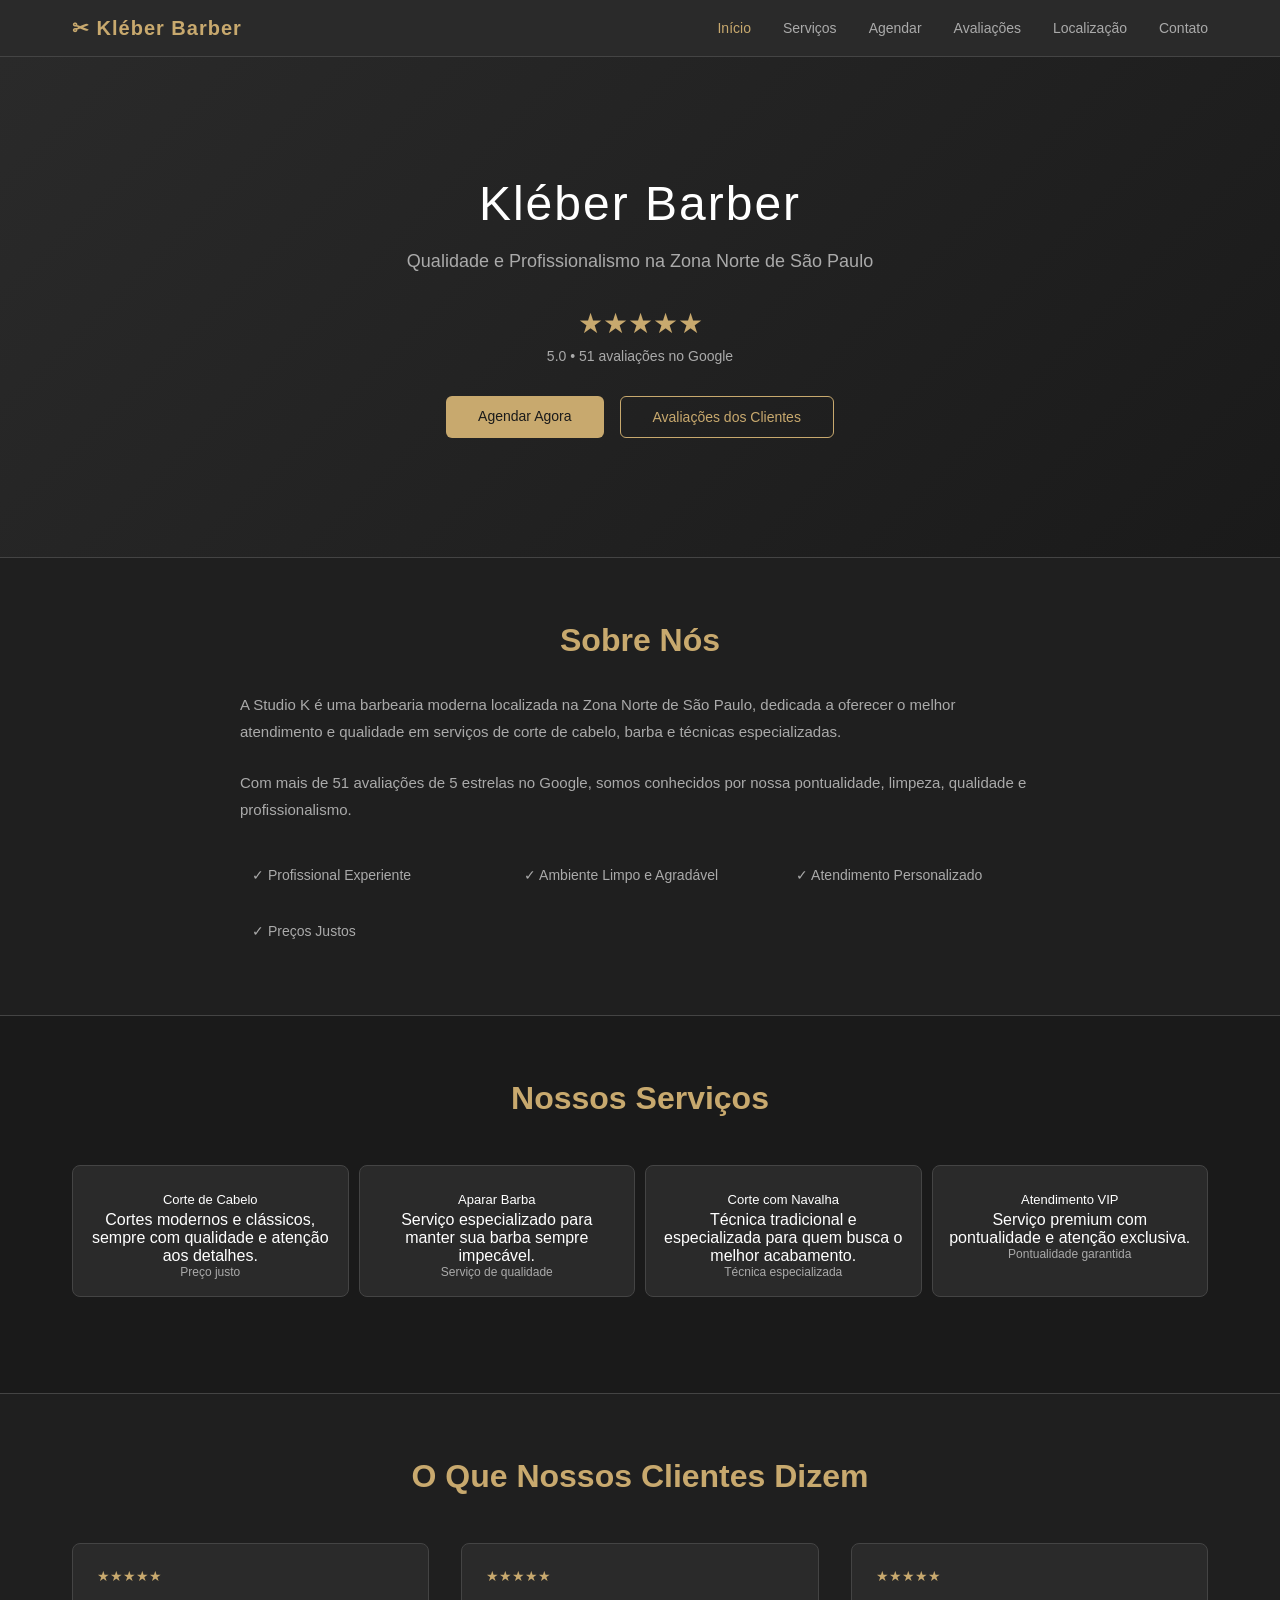
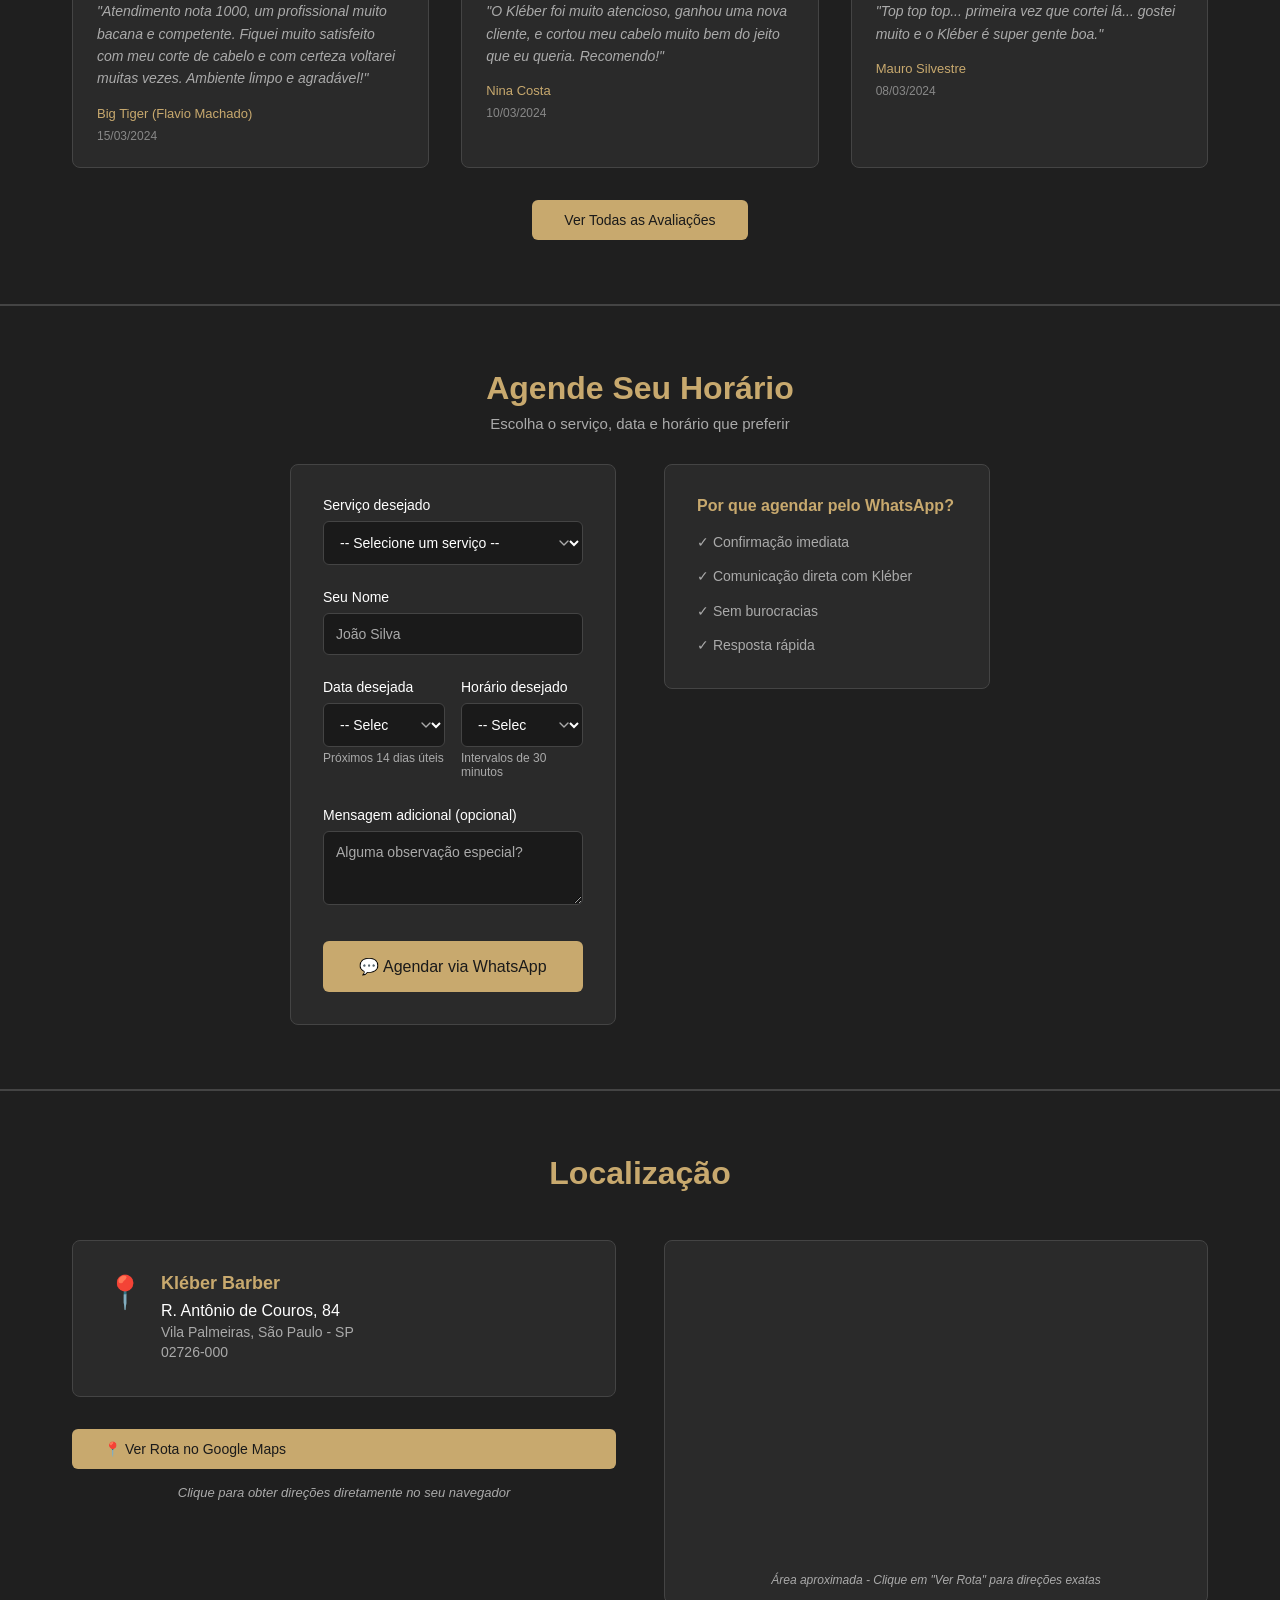
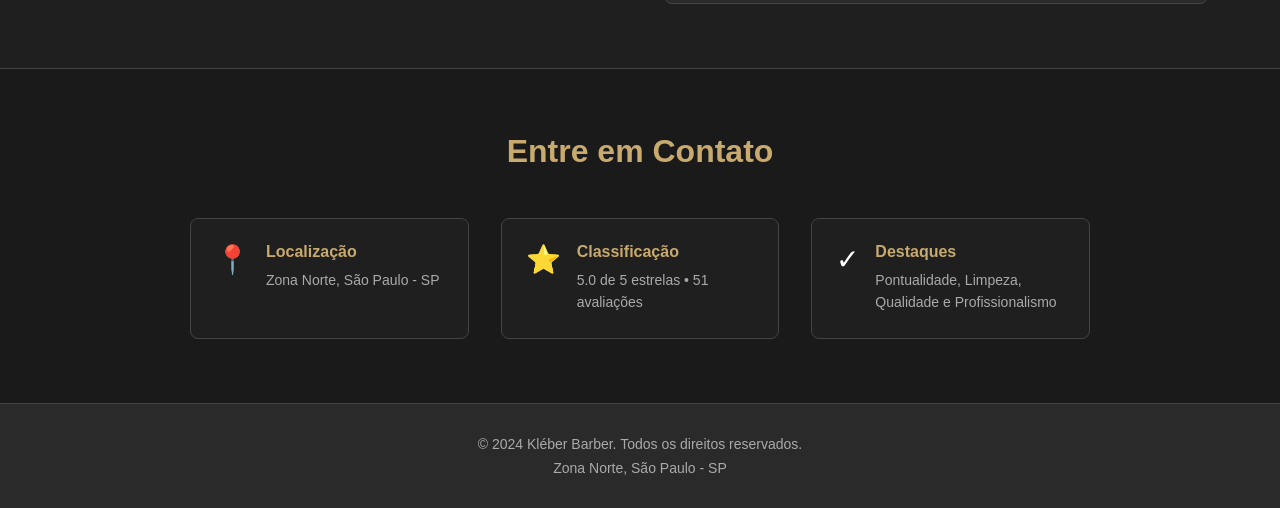
==== index.html @ 7449ff70 "Initial commit: Kléber Barber website" ====
<!DOCTYPE html>
<html lang="pt-BR">
<head>
    <meta charset="UTF-8">
    <meta name="viewport" content="width=device-width, initial-scale=1.0">
    <title>Kléber Barber - Barbearia em São Paulo</title>
    <link rel="stylesheet" href="styles.css">
</head>
<body>
    <!-- Header/Navigation -->
    <header class="header">
        <nav class="navbar">
            <div class="nav-container">
                <a href="index.html" class="logo">✂ Kléber Barber</a>
                <ul class="nav-menu">
                    <li><a href="index.html" class="nav-link active">Início</a></li>
                    <li><a href="#services" class="nav-link">Serviços</a></li>
                    <li><a href="#booking" class="nav-link">Agendar</a></li>
                    <li><a href="barbearia_site.html" class="nav-link">Avaliações</a></li>
                    <li><a href="#location" class="nav-link">Localização</a></li>
                    <li><a href="#contact" class="nav-link">Contato</a></li>
                </ul>
            </div>
        </nav>
    </header>

    <!-- Hero Section -->
    <main>
        <section class="hero-section">
            <div class="hero-content">
                <h1>Kléber Barber</h1>
                <p class="hero-subtitle">Qualidade e Profissionalismo na Zona Norte de São Paulo</p>
                <div class="hero-rating-display">
                    <span class="stars-large">★★★★★</span>
                    <span class="rating-text"><span id="rating-value">5,0</span> • <span id="total-reviews">51</span> avaliações no Google</span>
                </div>
                <div class="hero-buttons">
                    <a href="#booking" class="btn btn-primary">Agendar Agora</a>
                    <a href="barbearia_site.html" class="btn btn-secondary">Avaliações dos Clientes</a>
                </div>
            </div>
        </section>

        <!-- About Section -->
        <section class="about-section">
            <div class="container">
                <h2>Sobre Nós</h2>
                <div class="about-content">
                    <div class="about-text">
                        <p>A Studio K é uma barbearia moderna localizada na Zona Norte de São Paulo, dedicada a oferecer o melhor atendimento e qualidade em serviços de corte de cabelo, barba e técnicas especializadas.</p>
                        <p>Com mais de 51 avaliações de 5 estrelas no Google, somos conhecidos por nossa pontualidade, limpeza, qualidade e profissionalismo.</p>
                        <ul class="highlights">
                            <li>✓ Profissional Experiente</li>
                            <li>✓ Ambiente Limpo e Agradável</li>
                            <li>✓ Atendimento Personalizado</li>
                            <li>✓ Preços Justos</li>
                        </ul>
                    </div>
                </div>
            </div>
        </section>

        <!-- Services Section -->
        <section class="services-section" id="services">
            <div class="container">
                <h2>Nossos Serviços</h2>
                <div class="services-row">
                    <div class="service-card">
                        <div class="service-icon"></div>
                        <div class="service-name">Corte de Cabelo</div>
                        <p class="service-description">Cortes modernos e clássicos, sempre com qualidade e atenção aos detalhes.</p>
                        <div class="service-price">Preço justo</div>
                    </div>
                    <div class="service-card">
                        <div class="service-icon"></div>
                        <div class="service-name">Aparar Barba</div>
                        <p class="service-description">Serviço especializado para manter sua barba sempre impecável.</p>
                        <div class="service-price">Serviço de qualidade</div>
                    </div>
                    <div class="service-card">
                        <div class="service-icon"></div>
                        <div class="service-name">Corte com Navalha</div>
                        <p class="service-description">Técnica tradicional e especializada para quem busca o melhor acabamento.</p>
                        <div class="service-price">Técnica especializada</div>
                    </div>
                    <div class="service-card">
                        <div class="service-icon"></div>
                        <div class="service-name">Atendimento VIP</div>
                        <p class="service-description">Serviço premium com pontualidade e atenção exclusiva.</p>
                        <div class="service-price">Pontualidade garantida</div>
                    </div>
                </div>
            </div>
        </section>

        <!-- Testimonials Section -->
        <section class="testimonials-section">
            <div class="container">
                <h2>O Que Nossos Clientes Dizem</h2>
                <div class="testimonials-preview" id="testimonials-container"></div>
                <div class="view-all-reviews">
                    <a href="barbearia_site.html" class="btn btn-primary">Ver Todas as Avaliações</a>
                </div>
            </div>
        </section>

        <!-- Booking Section -->
        <section class="booking-section" id="booking">
            <div class="container">
                <h2>Agende Seu Horário</h2>
                <p class="booking-subtitle">Escolha o serviço, data e horário que preferir</p>
                
                <div class="booking-form-container">
                    <form id="booking-form" class="booking-form">
                        <div class="form-group">
                            <label for="service">Serviço desejado</label>
                            <select id="service" name="service" required>
                                <option value="">-- Selecione um serviço --</option>
                                <option value="Corte de Cabelo"> Corte de Cabelo</option>
                                <option value="Aparar Barba"> Aparar Barba</option>
                                <option value="Corte com Navalha"> Corte com Navalha</option>

                            </select>
                        </div>

                        <div class="form-group">
                            <label for="name">Seu Nome</label>
                            <input type="text" id="name" name="name" required placeholder="João Silva">
                        </div>

                        <div class="form-row">
                            <div class="form-group">
                                <label for="date">Data desejada</label>
                                <select id="date" name="date" required>
                                    <option value="">-- Selecione uma data --</option>
                                </select>
                                <small class="form-help">Próximos 14 dias úteis</small>
                                <small class="form-error" id="date-error"></small>
                            </div>
                            <div class="form-group">
                                <label for="time">Horário desejado</label>
                                <select id="time" name="time" required>
                                    <option value="">-- Selecione um horário --</option>
                                </select>
                                <small class="form-help">Intervalos de 30 minutos</small>
                                <small class="form-error" id="time-error"></small>
                            </div>
                        </div>

                        <div class="form-group">
                            <label for="message">Mensagem adicional (opcional)</label>
                            <textarea id="message" name="message" placeholder="Alguma observação especial?" rows="3"></textarea>
                        </div>

                        <button type="submit" class="btn btn-primary btn-large">
                            💬 Agendar via WhatsApp
                        </button>
                    </form>

                    <div class="booking-info">
                        <h3>Por que agendar pelo WhatsApp?</h3>
                        <ul>
                            <li>✓ Confirmação imediata</li>
                            <li>✓ Comunicação direta com Kléber</li>
                            <li>✓ Sem burocracias</li>
                            <li>✓ Resposta rápida</li>
                        </ul>
                    </div>
                </div>
            </div>
        </section>

        <!-- Location Section -->
        <section class="location-section" id="location">
            <div class="container">
                <h2>Localização</h2>
                <div class="location-content">
                    <div class="location-info">
                        <div class="address-card">
                            <span class="location-icon">📍</span>
                            <div>
                                <h3>Kléber Barber</h3>
                                <p class="address">R. Antônio de Couros, 84</p>
                                <p class="neighborhood">Vila Palmeiras, São Paulo - SP</p>
                                <p class="cep">02726-000</p>
                            </div>
                        </div>
                        <div class="location-actions">
                            <a href="https://www.google.com/maps/dir/?api=1&destination=R.+Antônio+de+Couros,+84+-+Vila+Palmeiras,+São+Paulo+-+SP,+02726-000" target="_blank" class="btn btn-primary">
                                📍 Ver Rota no Google Maps
                            </a>
                            <p class="location-note">Clique para obter direções diretamente no seu navegador</p>
                        </div>
                    </div>
                    <div class="map-container">
                        <iframe
                            src="https://www.google.com/maps/embed?pb=!1m14!1m8!1m3!1d14628.5!2d-46.7!3d-23.5!3m2!1i1024!2i768!4f13.1!3m3!1m2!1s0x0%3A0x0!2zMjPCsDMwJzAwLjAiUyA0NsKwNDInMDAuMCJX!5e0!3m2!1spt-BR!2sbr!4v1234567890!5m2!1spt-BR!2sbr"
                            width="100%"
                            height="300"
                            style="border:0; border-radius: 8px;"
                            allowfullscreen=""
                            loading="lazy"
                            referrerpolicy="no-referrer-when-downgrade">
                        </iframe>
                        <p class="map-caption">Área aproximada - Clique em "Ver Rota" para direções exatas</p>
                    </div>
                </div>
            </div>
        </section>

        <!-- Contact Section -->
        <section class="contact-section" id="contact">
            <div class="container">
                <h2>Entre em Contato</h2>
                <div class="contact-content">
                    <div class="contact-info">
                        <div class="info-item">
                            <span class="info-icon">📍</span>
                            <div>
                                <h3>Localização</h3>
                                <p>Zona Norte, São Paulo - SP</p>
                            </div>
                        </div>
                        <div class="info-item">
                            <span class="info-icon">⭐</span>
                            <div>
                                <h3>Classificação</h3>
                                <p><span id="contact-rating">5,0</span> de 5 estrelas • <span id="contact-reviews">51</span> avaliações</p>
                            </div>
                        </div>
                        <div class="info-item">
                            <span class="info-icon">✓</span>
                            <div>
                                <h3>Destaques</h3>
                                <p>Pontualidade, Limpeza, Qualidade e Profissionalismo</p>
                            </div>
                        </div>
                    </div>
                </div>
            </div>
        </section>
    </main>

    <!-- Footer -->
    <footer class="footer">
        <div class="container">
            <p>&copy; 2024 Kléber Barber. Todos os direitos reservados.</p>
            <p>Zona Norte, São Paulo - SP</p>
        </div>
    </footer>

    <script>
        // Carregar dados de avaliações e atualizar em tempo real
        async function loadReviewsData() {
            try {
                const response = await fetch('reviews-data.json');
                const data = await response.json();
                
                // Atualizar exibições de classificação
                updateRatingDisplays(data.rating, data.totalReviews);
                
                // Atualizar depoimentos
                updateTestimonials(data.reviews);
                
                console.log('✓ Dados atualizados:', new Date().toLocaleTimeString('pt-BR'));
            } catch (error) {
                console.error('Erro ao carregar dados:', error);
            }
        }
        
        function updateRatingDisplays(rating, totalReviews) {
            document.getElementById('rating-value').textContent = rating.toFixed(1);
            document.getElementById('total-reviews').textContent = totalReviews;
            document.getElementById('contact-rating').textContent = rating.toFixed(1);
            document.getElementById('contact-reviews').textContent = totalReviews;
        }
        
        function updateTestimonials(reviews) {
            const container = document.getElementById('testimonials-container');
            container.innerHTML = reviews.slice(0, 3).map(review => `
                <div class="testimonial-card">
                    <div class="stars">${'★'.repeat(review.rating)}</div>
                    <p class="testimonial-text">"${review.text}"</p>
                    <p class="testimonial-author">${review.author}</p>
                    <p class="testimonial-date" style="font-size: 12px; color: #888; margin-top: 8px;">${new Date(review.date).toLocaleDateString('pt-BR')}</p>
                </div>
            `).join('');
        }
        
        // Formulário de agendamento via WhatsApp
        document.addEventListener('DOMContentLoaded', function() {
            loadReviewsData();
            
            // Atualizar a cada 5 minutos
            setInterval(loadReviewsData, 300000);

            // Configurar opções de data e horário
            const dateSelect = document.getElementById('date');
            const timeSelect = document.getElementById('time');
            const dateError = document.getElementById('date-error');
            const timeError = document.getElementById('time-error');

            // Gerar opções de data (próximos 14 dias úteis)
            if (dateSelect) {
                generateDateOptions(dateSelect);
            }

            // Gerar opções de horário (9:00 às 18:00, intervalos de 30 min)
            if (timeSelect) {
                generateTimeOptions(timeSelect);
            }

            function generateDateOptions(selectElement) {
                const today = new Date();
                let currentDate = new Date(today);
                let optionsCount = 0;

                // Gerar opções para os próximos 14 dias úteis
                while (optionsCount < 14) {
                    currentDate.setDate(currentDate.getDate() + 1);
                    const dayOfWeek = currentDate.getDay();

                    // Apenas segunda (1) a sexta (5)
                    if (dayOfWeek >= 1 && dayOfWeek <= 5) {
                        const dateValue = currentDate.toISOString().split('T')[0];
                        const dateDisplay = currentDate.toLocaleDateString('pt-BR', {
                            weekday: 'long',
                            day: '2-digit',
                            month: '2-digit'
                        });

                        const option = document.createElement('option');
                        option.value = dateValue;
                        option.textContent = dateDisplay;
                        selectElement.appendChild(option);

                        optionsCount++;
                    }
                }
            }

            function generateTimeOptions(selectElement) {
                const startHour = 9; // 9:00
                const endHour = 18;   // 18:00
                const interval = 30; // 30 minutos

                for (let hour = startHour; hour < endHour; hour++) {
                    for (let minute = 0; minute < 60; minute += interval) {
                        const timeValue = `${hour.toString().padStart(2, '0')}:${minute.toString().padStart(2, '0')}`;
                        const timeDisplay = `${hour.toString().padStart(2, '0')}:${minute.toString().padStart(2, '0')}`;

                        const option = document.createElement('option');
                        option.value = timeValue;
                        option.textContent = timeDisplay;
                        selectElement.appendChild(option);
                    }
                }
            }

            // Manipulador de envio do formulário
            const bookingForm = document.getElementById('booking-form');
            if (bookingForm) {
                bookingForm.addEventListener('submit', function(e) {
                    e.preventDefault();
                    
                    const service = document.getElementById('service').value;
                    const name = document.getElementById('name').value;
                    const date = document.getElementById('date').value;
                    const time = document.getElementById('time').value;
                    const message = document.getElementById('message').value;
                    
                    // Validar campos
                    if (!service || !name || !date || !time) {
                        alert('Por favor, preenchha todos os campos obrigatórios.');
                        return;
                    }
                    
                    // Formatar data
                    const dateObj = new Date(date);
                    const formattedDate = dateObj.toLocaleDateString('pt-BR');
                    
                    // Número do WhatsApp do Kléber
                    const whatsappPhone = '5511998344487';
                    
                    // Criar mensagem
                    let whatsappMessage = `Olá, gostaria de agendar um horário\n\n`;
                    whatsappMessage += `Serviço: ${service}\n`;
                    whatsappMessage += `Nome: ${name}\n`;
                    whatsappMessage += `Data: ${formattedDate}\n`;
                    whatsappMessage += `Horário: ${time}`;
                    
                    if (message.trim()) {
                        whatsappMessage += `\nObservações: ${message}`;
                    }
                    
                    // Codificar a mensagem
                    const encodedMessage = encodeURIComponent(whatsappMessage);
                    
                    // Criar link do WhatsApp
                    const whatsappLink = `https://wa.me/${whatsappPhone}?text=${encodedMessage}`;
                    
                    // Redirecionar para WhatsApp
                    window.open(whatsappLink, '_blank');
                    
                    // Limpar formulário
                    bookingForm.reset();
                });
            }
        });
    </script>
</body>
</html>
---- styles.css ----
* { box-sizing: border-box; margin: 0; padding: 0; }

:root {
  --color-primary: #c8a96e;
  --color-dark: #1a1a1a;
  --color-light: #f5f5f5;
  --color-text-primary: #fff;
  --color-text-secondary: #aaa;
  --color-background-primary: #2a2a2a;
  --color-background-secondary: #1f1f1f;
  --color-border-tertiary: #444;
  --font-sans: -apple-system, BlinkMacSystemFont, "Segoe UI", Roboto, "Helvetica Neue", Arial, sans-serif;
  --border-radius-lg: 8px;
}

body { font-family: var(--font-sans); background: var(--color-dark); color: var(--color-text-primary); }
.hero { background: #1a1a1a; color: #fff; text-align: center; padding: 4rem 2rem 3rem; border-radius: var(--border-radius-lg); margin-bottom: 2rem; position: relative; overflow: hidden; }
.hero::before { content: '✂'; font-size: 80px; position: absolute; top: 10px; left: 20px; opacity: 0.07; }
.hero::after { content: '✂'; font-size: 60px; position: absolute; bottom: 10px; right: 30px; opacity: 0.07; transform: scaleX(-1); }
.hero-badge { display: inline-block; background: #c8a96e; color: #3a2800; font-size: 11px; font-weight: 500; padding: 4px 14px; border-radius: 20px; margin-bottom: 1rem; letter-spacing: 1px; text-transform: uppercase; }
.hero h1 { font-size: 36px; font-weight: 500; letter-spacing: 2px; margin-bottom: 0.5rem; }
.hero-sub { color: #aaa; font-size: 15px; margin-bottom: 1.5rem; }
.hero-stars { color: #c8a96e; font-size: 20px; margin-bottom: 0.25rem; }
.hero-rating { color: #ccc; font-size: 13px; }
.hero-rating strong { color: #fff; font-size: 18px; }

.section-title { font-size: 13px; font-weight: 500; color: var(--color-text-secondary); text-transform: uppercase; letter-spacing: 1.5px; margin: 0 0 1.25rem; padding-bottom: 0.5rem; border-bottom: 0.5px solid var(--color-border-tertiary); }

.reviews-grid { display: grid; grid-template-columns: repeat(auto-fit, minmax(260px, 1fr)); gap: 12px; margin-bottom: 2rem; }
.review-card { background: var(--color-background-primary); border: 0.5px solid var(--color-border-tertiary); border-radius: var(--border-radius-lg); padding: 1rem 1.25rem; }
.review-header { display: flex; align-items: center; gap: 10px; margin-bottom: 10px; }
.avatar { width: 38px; height: 38px; border-radius: 50%; display: flex; align-items: center; justify-content: center; font-size: 13px; font-weight: 500; flex-shrink: 0; }
.av-amber { background: #FAEEDA; color: #633806; }
.av-blue  { background: #E6F1FB; color: #0C447C; }
.av-teal  { background: #E1F5EE; color: #085041; }
.av-pink  { background: #FBEAF0; color: #72243E; }
.av-purple{ background: #EEEDFE; color: #3C3489; }
.av-green { background: #EAF3DE; color: #27500A; }
.reviewer-name { font-size: 14px; font-weight: 500; color: var(--color-text-primary); line-height: 1.2; }
.reviewer-meta { font-size: 11px; color: var(--color-text-secondary); }
.stars { color: #c8a96e; font-size: 12px; margin-bottom: 8px; }
.review-text { font-size: 13px; color: var(--color-text-secondary); line-height: 1.6; }
.service-tag { display: inline-block; background: var(--color-background-secondary); border: 0.5px solid var(--color-border-tertiary); border-radius: 20px; font-size: 11px; color: var(--color-text-secondary); padding: 2px 10px; margin-top: 8px; }

.services-row { display: grid; grid-template-columns: repeat(auto-fit, minmax(140px, 1fr)); gap: 10px; margin-bottom: 2rem; }
.service-card { background: var(--color-background-primary); border: 0.5px solid var(--color-border-tertiary); border-radius: var(--border-radius-lg); padding: 1.1rem 1rem; text-align: center; }
.service-icon { font-size: 24px; margin-bottom: 8px; }
.service-name { font-size: 13px; font-weight: 500; color: var(--color-text-primary); margin-bottom: 4px; }
.service-price { font-size: 12px; color: var(--color-text-secondary); }

.summary-bar { background: var(--color-background-primary); border: 0.5px solid var(--color-border-tertiary); border-radius: var(--border-radius-lg); padding: 1.25rem 1.5rem; display: flex; align-items: center; gap: 2rem; flex-wrap: wrap; margin-bottom: 2rem; }
.sum-score { text-align: center; }
.sum-score .num { font-size: 40px; font-weight: 500; color: var(--color-text-primary); line-height: 1; }
.sum-score .max { font-size: 14px; color: var(--color-text-secondary); }
.sum-score .gold { color: #c8a96e; font-size: 18px; margin: 4px 0; }
.sum-score .total { font-size: 12px; color: var(--color-text-secondary); }
.bars { flex: 1; min-width: 180px; }
.bar-row { display: flex; align-items: center; gap: 8px; margin-bottom: 6px; }
.bar-row span { font-size: 12px; color: var(--color-text-secondary); min-width: 8px; }
.bar-bg { flex: 1; height: 6px; background: var(--color-background-secondary); border-radius: 3px; overflow: hidden; }
.bar-fill { height: 100%; background: #c8a96e; border-radius: 3px; }

.footer-strip { text-align: center; padding: 1.5rem; background: #1a1a1a; border-radius: var(--border-radius-lg); color: #888; font-size: 13px; }
.footer-strip strong { color: #c8a96e; }

/* Header & Navigation */
.header {
  background: var(--color-background-primary);
  border-bottom: 1px solid var(--color-border-tertiary);
  position: sticky;
  top: 0;
  z-index: 100;
}

.navbar {
  padding: 1rem 0;
}

.nav-container {
  max-width: 1200px;
  margin: 0 auto;
  padding: 0 2rem;
  display: flex;
  justify-content: space-between;
  align-items: center;
}

.logo {
  font-size: 20px;
  font-weight: 600;
  color: var(--color-primary);
  text-decoration: none;
  letter-spacing: 1px;
}

.nav-menu {
  display: flex;
  list-style: none;
  gap: 2rem;
}

.nav-link {
  color: var(--color-text-secondary);
  text-decoration: none;
  font-size: 14px;
  transition: color 0.3s;
}

.nav-link:hover,
.nav-link.active {
  color: var(--color-primary);
}

/* Container */
.container {
  max-width: 1200px;
  margin: 0 auto;
  padding: 0 2rem;
}

/* Buttons */
.btn {
  display: inline-block;
  padding: 0.75rem 2rem;
  border-radius: 6px;
  text-decoration: none;
  font-weight: 500;
  font-size: 14px;
  transition: all 0.3s;
  cursor: pointer;
  border: none;
}

.btn-primary {
  background: var(--color-primary);
  color: var(--color-dark);
}

.btn-primary:hover {
  opacity: 0.9;
  transform: translateY(-2px);
}

.btn-secondary {
  background: transparent;
  color: var(--color-primary);
  border: 1.5px solid var(--color-primary);
}

.btn-secondary:hover {
  background: var(--color-primary);
  color: var(--color-dark);
}

/* Hero Section */
.hero-section {
  background: linear-gradient(135deg, var(--color-background-primary) 0%, var(--color-dark) 100%);
  padding: 6rem 2rem;
  text-align: center;
  min-height: 500px;
  display: flex;
  align-items: center;
  justify-content: center;
}

.hero-content {
  max-width: 700px;
  margin: 0 auto;
}

.hero-section h1 {
  font-size: 48px;
  margin-bottom: 1rem;
  font-weight: 500;
  letter-spacing: 2px;
}

.hero-subtitle {
  font-size: 18px;
  color: var(--color-text-secondary);
  margin-bottom: 2rem;
  line-height: 1.6;
}

.hero-rating-display {
  display: flex;
  flex-direction: column;
  align-items: center;
  gap: 0.5rem;
  margin-bottom: 2rem;
}

.stars-large {
  color: var(--color-primary);
  font-size: 28px;
}

.rating-text {
  color: var(--color-text-secondary);
  font-size: 14px;
}

.hero-buttons {
  display: flex;
  gap: 1rem;
  justify-content: center;
  flex-wrap: wrap;
}

/* About Section */
.about-section {
  padding: 4rem 2rem;
  background: var(--color-background-secondary);
  border-top: 1px solid var(--color-border-tertiary);
  border-bottom: 1px solid var(--color-border-tertiary);
}

.about-section h2 {
  font-size: 32px;
  margin-bottom: 2rem;
  text-align: center;
  color: var(--color-primary);
}

.about-content {
  max-width: 800px;
  margin: 0 auto;
}

.about-text p {
  font-size: 15px;
  color: var(--color-text-secondary);
  line-height: 1.8;
  margin-bottom: 1.5rem;
}

.highlights {
  list-style: none;
  margin-top: 2rem;
  display: grid;
  grid-template-columns: repeat(auto-fit, minmax(200px, 1fr));
  gap: 1rem;
}

.highlights li {
  padding: 0.75rem;
  color: var(--color-text-secondary);
  font-size: 14px;
}

/* Services Section */
.services-section {
  padding: 4rem 2rem;
}

.services-section h2 {
  font-size: 32px;
  margin-bottom: 3rem;
  text-align: center;
  color: var(--color-primary);
}

/* Testimonials Section */
.testimonials-section {
  padding: 4rem 2rem;
  background: var(--color-background-secondary);
  border-top: 1px solid var(--color-border-tertiary);
  border-bottom: 1px solid var(--color-border-tertiary);
}

.testimonials-section h2 {
  font-size: 32px;
  margin-bottom: 3rem;
  text-align: center;
  color: var(--color-primary);
}

.testimonials-preview {
  display: grid;
  grid-template-columns: repeat(auto-fit, minmax(280px, 1fr));
  gap: 2rem;
  margin-bottom: 2rem;
}

.testimonial-card {
  background: var(--color-background-primary);
  border: 1px solid var(--color-border-tertiary);
  border-radius: var(--border-radius-lg);
  padding: 1.5rem;
}

.testimonial-card .stars {
  color: var(--color-primary);
  font-size: 14px;
  margin-bottom: 1rem;
}

.testimonial-text {
  font-size: 14px;
  color: var(--color-text-secondary);
  line-height: 1.6;
  margin-bottom: 1rem;
  font-style: italic;
}

.testimonial-author {
  font-size: 13px;
  color: var(--color-primary);
  font-weight: 500;
}

.view-all-reviews {
  text-align: center;
}

/* Contact Section */
.contact-section {
  padding: 4rem 2rem;
}

.contact-section h2 {
  font-size: 32px;
  margin-bottom: 3rem;
  text-align: center;
  color: var(--color-primary);
}

.contact-content {
  max-width: 900px;
  margin: 0 auto;
}

.contact-info {
  display: grid;
  grid-template-columns: repeat(auto-fit, minmax(250px, 1fr));
  gap: 2rem;
}

.info-item {
  display: flex;
  gap: 1rem;
  padding: 1.5rem;
  background: var(--color-background-secondary);
  border-radius: var(--border-radius-lg);
  border: 1px solid var(--color-border-tertiary);
}

.info-icon {
  font-size: 28px;
  flex-shrink: 0;
}

.info-item h3 {
  color: var(--color-primary);
  margin-bottom: 0.5rem;
  font-size: 16px;
}

.info-item p {
  color: var(--color-text-secondary);
  font-size: 14px;
  line-height: 1.6;
}

/* Footer */
.footer {
  background: var(--color-background-primary);
  border-top: 1px solid var(--color-border-tertiary);
  padding: 2rem;
  text-align: center;
}

.footer p {
  color: var(--color-text-secondary);
  font-size: 14px;
}

.footer p:first-child {
  margin-bottom: 0.5rem;
}

/* Reviews Page Layout */
.reviews-page-container {
  max-width: 1200px;
  margin: 0 auto;
  padding: 2rem;
}

/* Booking Section */
.booking-section {
  padding: 4rem 2rem;
  background: var(--color-background-secondary);
  border-top: 1px solid var(--color-border-tertiary);
  border-bottom: 1px solid var(--color-border-tertiary);
}

.booking-section h2 {
  font-size: 32px;
  margin-bottom: 0.5rem;
  text-align: center;
  color: var(--color-primary);
}

.booking-subtitle {
  text-align: center;
  color: var(--color-text-secondary);
  margin-bottom: 2rem;
  font-size: 15px;
}

.booking-form-container {
  max-width: 700px;
  margin: 0 auto;
  display: grid;
  grid-template-columns: 1fr 1fr;
  gap: 3rem;
  align-items: start;
}

.booking-form {
  background: var(--color-background-primary);
  padding: 2rem;
  border-radius: var(--border-radius-lg);
  border: 1px solid var(--color-border-tertiary);
}

.form-group {
  margin-bottom: 1.5rem;
}

.form-group label {
  display: block;
  margin-bottom: 0.5rem;
  font-weight: 500;
  color: var(--color-text-primary);
  font-size: 14px;
}

.form-group input,
.form-group select,
.form-group textarea {
  width: 100%;
  padding: 0.75rem;
  background: var(--color-dark);
  border: 1px solid var(--color-border-tertiary);
  border-radius: 6px;
  color: var(--color-text-primary);
  font-family: var(--font-sans);
  font-size: 14px;
  transition: border-color 0.3s;
}

.form-group input:focus,
.form-group select:focus,
.form-group textarea:focus {
  outline: none;
  border-color: var(--color-primary);
  box-shadow: 0 0 0 2px rgba(200, 169, 110, 0.2);
}

.form-group input::placeholder,
.form-group textarea::placeholder {
  color: var(--color-text-secondary);
}

.form-group select {
  cursor: pointer;
  background-image: url("data:image/svg+xml;charset=UTF-8,%3csvg xmlns='http://www.w3.org/2000/svg' viewBox='0 0 24 24' fill='none' stroke='%23aaa' stroke-width='2' stroke-linecap='round' stroke-linejoin='round'%3e%3cpolyline points='6,9 12,15 18,9'%3e%3c/polyline%3e%3c/svg%3e");
  background-repeat: no-repeat;
  background-position: right 10px center;
  background-size: 16px;
  padding-right: 40px;
}

.form-row {
  display: grid;
  grid-template-columns: 1fr 1fr;
  gap: 1rem;
}

.form-group textarea {
  resize: vertical;
  font-family: var(--font-sans);
}

.btn-large {
  width: 100%;
  padding: 1rem;
  font-size: 16px;
  margin-top: 0.5rem;
}

.booking-info {
  background: var(--color-background-primary);
  padding: 2rem;
  border-radius: var(--border-radius-lg);
  border: 1px solid var(--color-border-tertiary);
}

.booking-info h3 {
  color: var(--color-primary);
  margin-bottom: 1rem;
  font-size: 16px;
}

.booking-info ul {
  list-style: none;
  display: flex;
  flex-direction: column;
  gap: 0.75rem;
}

.booking-info li {
  color: var(--color-text-secondary);
  font-size: 14px;
  line-height: 1.6;
}

@media (max-width: 768px) {
  .booking-form-container {
    grid-template-columns: 1fr;
    gap: 2rem;
  }

  .form-row {
    grid-template-columns: 1fr;
  }
}

.form-help {
  display: block;
  font-size: 12px;
  color: var(--color-text-secondary);
  margin-top: 0.25rem;
}

.form-error {
  display: block;
  font-size: 12px;
  color: #ff6b6b;
  margin-top: 0.25rem;
}

/* Location Section */
.location-section {
  padding: 4rem 2rem;
  background: var(--color-background-secondary);
  border-top: 1px solid var(--color-border-tertiary);
  border-bottom: 1px solid var(--color-border-tertiary);
}

.location-section h2 {
  font-size: 32px;
  margin-bottom: 3rem;
  text-align: center;
  color: var(--color-primary);
}

.location-content {
  display: grid;
  grid-template-columns: 1fr 1fr;
  gap: 3rem;
  align-items: start;
}

.location-info {
  display: flex;
  flex-direction: column;
  gap: 2rem;
}

.address-card {
  background: var(--color-background-primary);
  border: 1px solid var(--color-border-tertiary);
  border-radius: var(--border-radius-lg);
  padding: 2rem;
  display: flex;
  gap: 1rem;
  align-items: flex-start;
}

.location-icon {
  font-size: 32px;
  flex-shrink: 0;
}

.address-card h3 {
  color: var(--color-primary);
  margin-bottom: 0.5rem;
  font-size: 18px;
}

.address-card .address {
  font-size: 16px;
  font-weight: 500;
  color: var(--color-text-primary);
  margin-bottom: 0.25rem;
}

.address-card .neighborhood,
.address-card .cep {
  font-size: 14px;
  color: var(--color-text-secondary);
  margin-bottom: 0.25rem;
}

.location-actions {
  display: flex;
  flex-direction: column;
  gap: 1rem;
}

.location-note {
  font-size: 13px;
  color: var(--color-text-secondary);
  text-align: center;
  font-style: italic;
}

.map-container {
  background: var(--color-background-primary);
  border: 1px solid var(--color-border-tertiary);
  border-radius: var(--border-radius-lg);
  padding: 1rem;
  display: flex;
  flex-direction: column;
  gap: 1rem;
}

.map-caption {
  font-size: 12px;
  color: var(--color-text-secondary);
  text-align: center;
  font-style: italic;
}

@media (max-width: 768px) {
  .location-content {
    grid-template-columns: 1fr;
    gap: 2rem;
  }

  .address-card {
    padding: 1.5rem;
  }
}
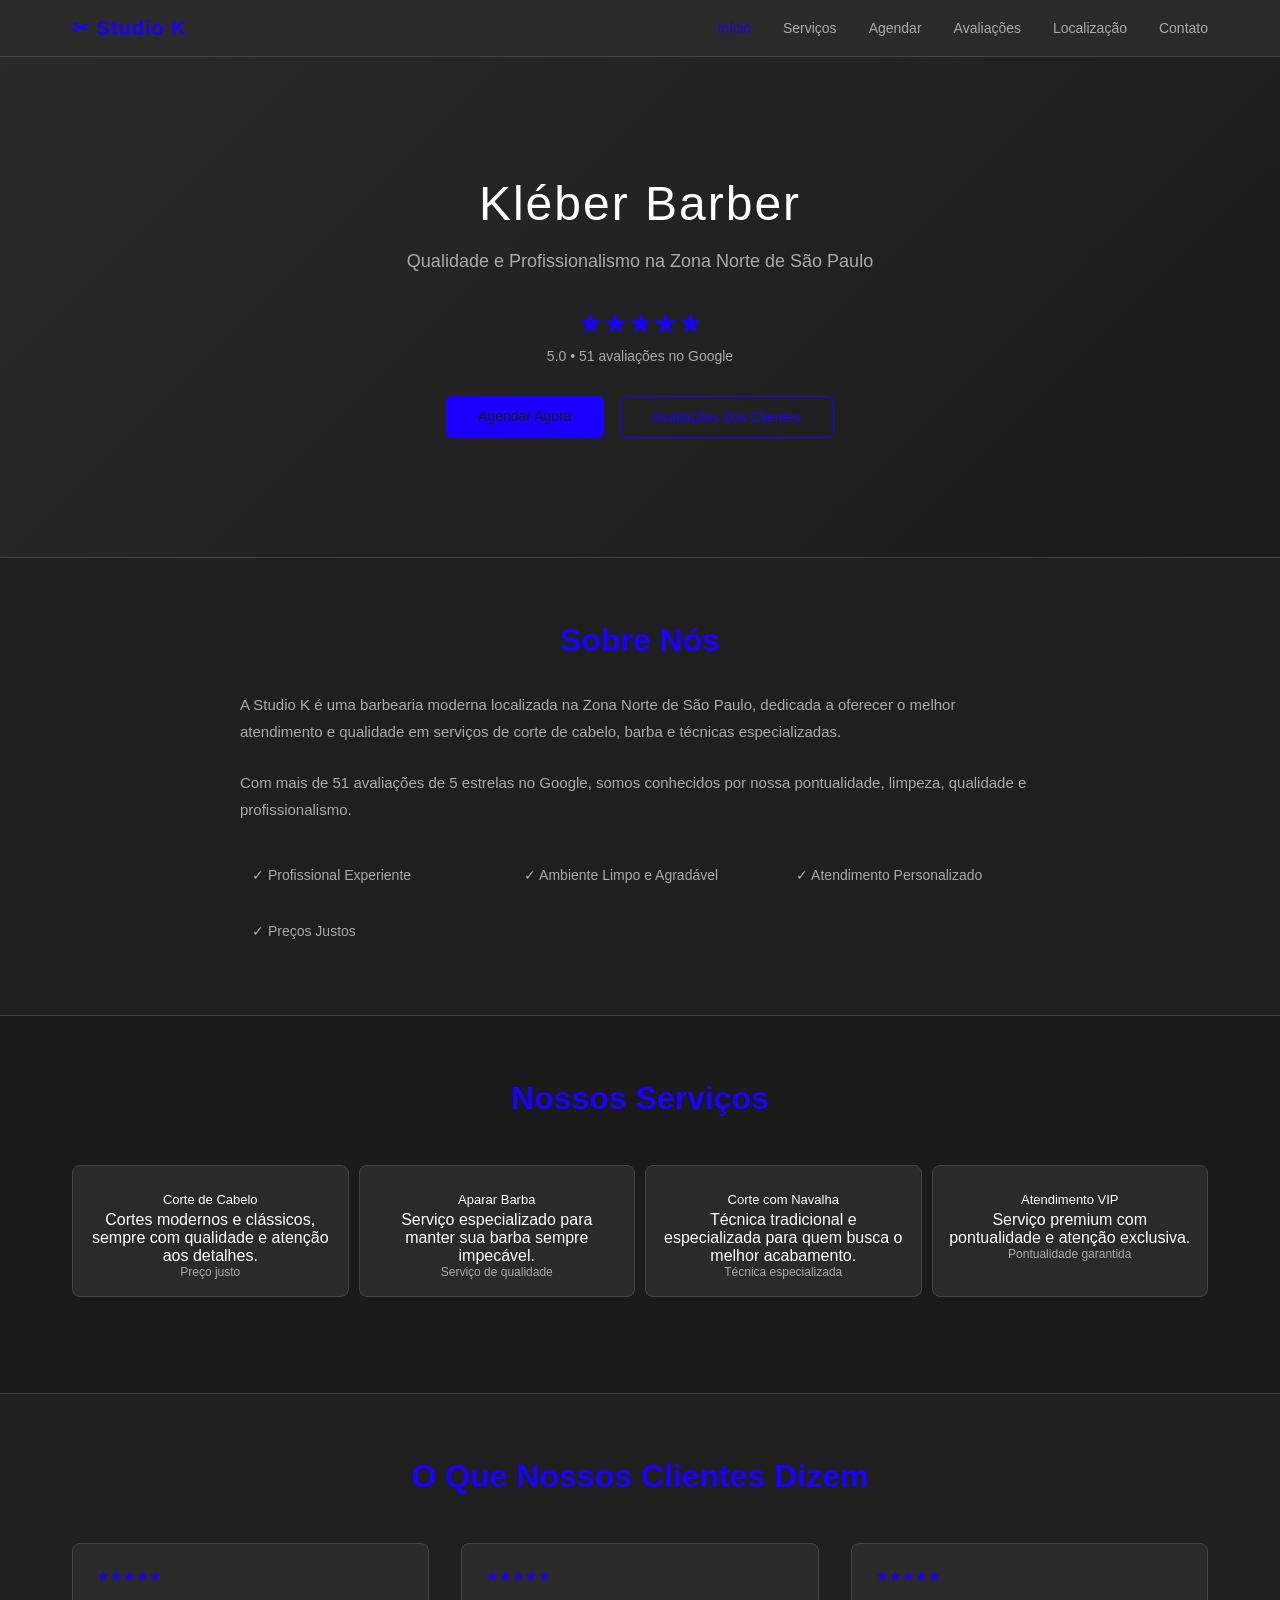
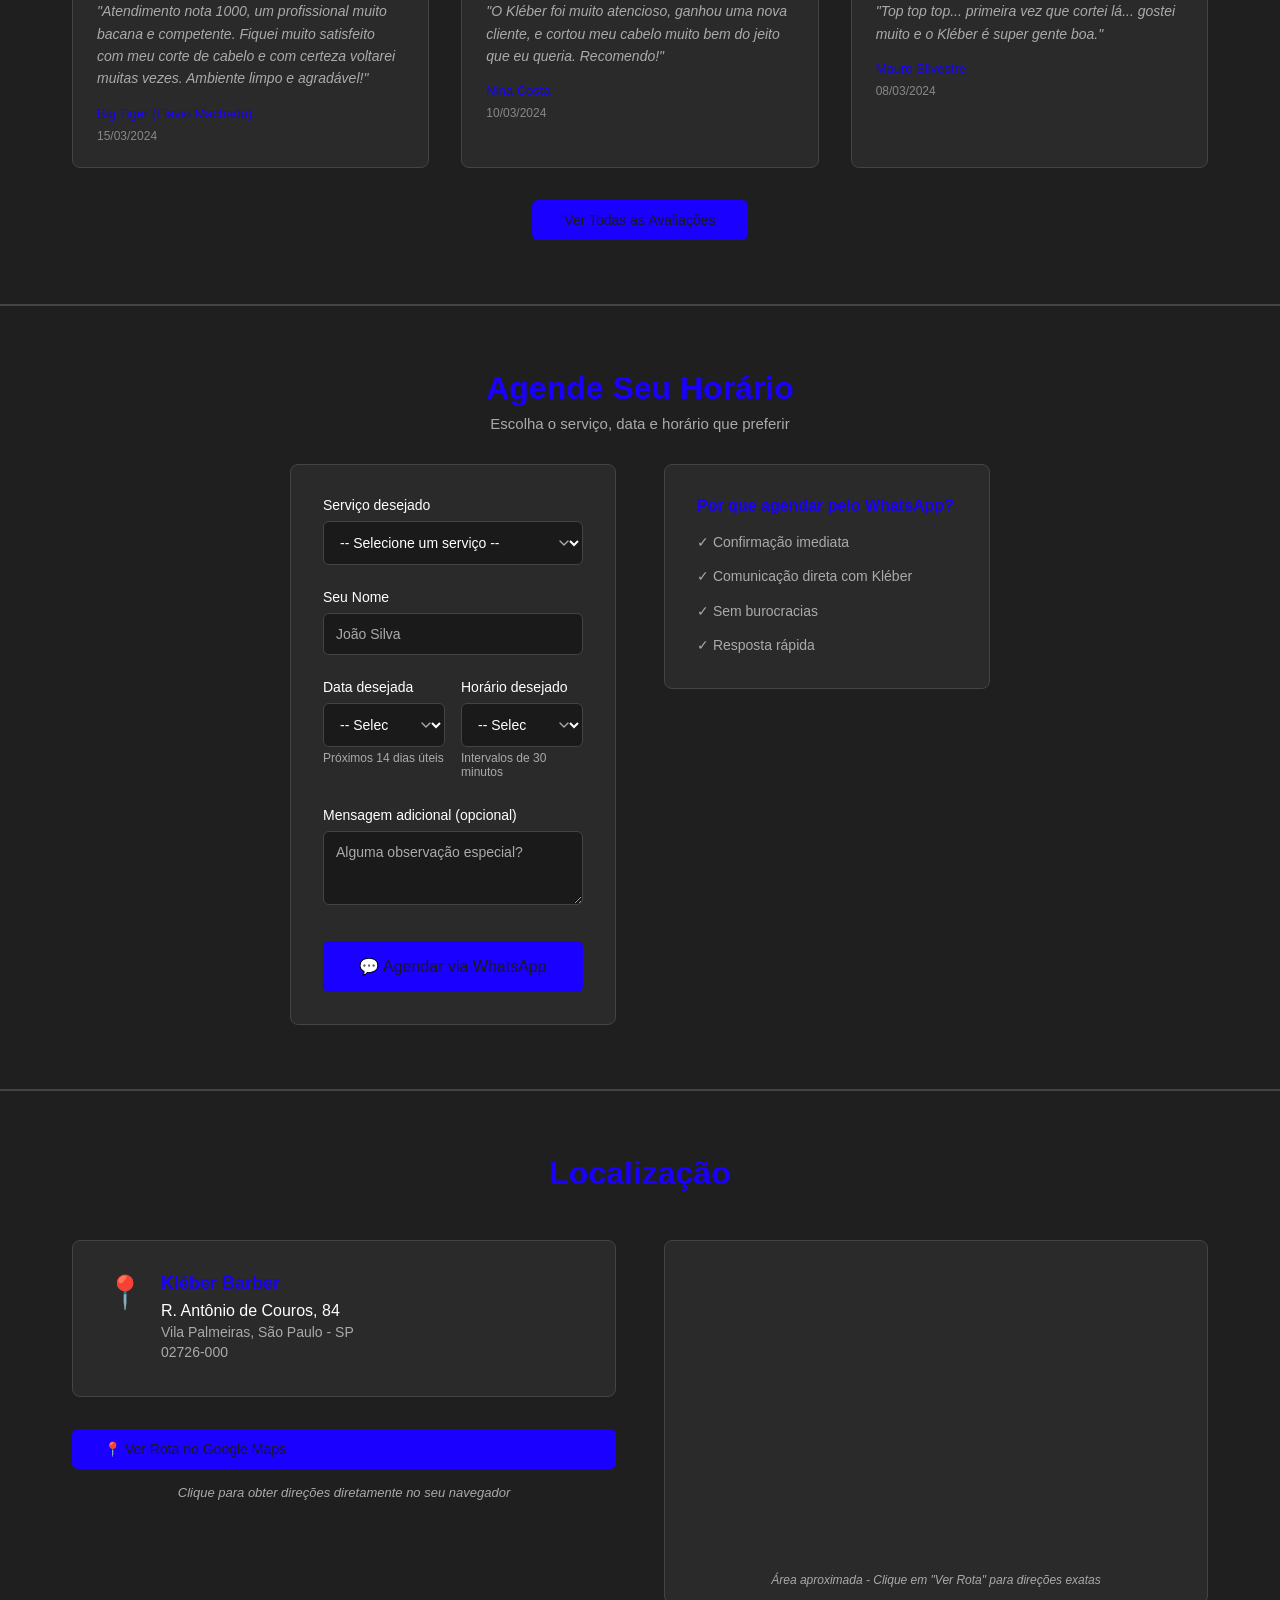
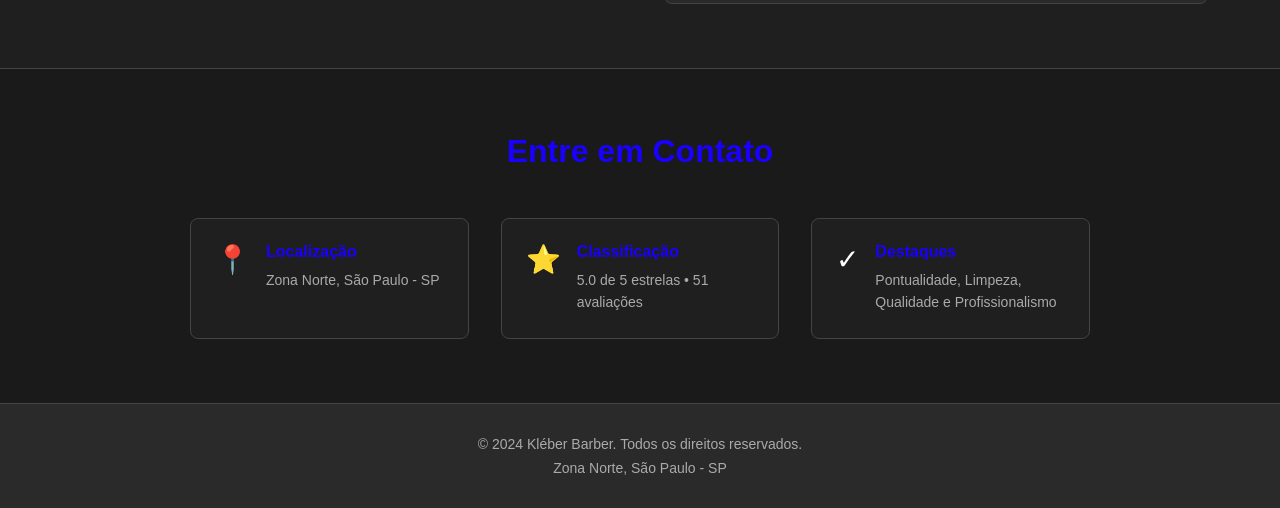
==== commit 749291c0: "Update business name and WhatsApp number in index.html" ====
--- a/index.html
+++ b/index.html
@@ -3,7 +3,7 @@
 <head>
     <meta charset="UTF-8">
     <meta name="viewport" content="width=device-width, initial-scale=1.0">
-    <title>Kléber Barber - Barbearia em São Paulo</title>
+    <title>Studio K - Barbearia em São Paulo</title>
     <link rel="stylesheet" href="styles.css">
 </head>
 <body>
@@ -11,7 +11,7 @@
     <header class="header">
         <nav class="navbar">
             <div class="nav-container">
-                <a href="index.html" class="logo">✂ Kléber Barber</a>
+                <a href="index.html" class="logo">✂ Studio K</a>
                 <ul class="nav-menu">
                     <li><a href="index.html" class="nav-link active">Início</a></li>
                     <li><a href="#services" class="nav-link">Serviços</a></li>
@@ -380,7 +380,7 @@
                     const formattedDate = dateObj.toLocaleDateString('pt-BR');
                     
                     // Número do WhatsApp do Kléber
-                    const whatsappPhone = '5511998344487';
+                    const whatsappPhone = '5511961141559';
                     
                     // Criar mensagem
                     let whatsappMessage = `Olá, gostaria de agendar um horário\n\n`;
--- a/styles.css
+++ b/styles.css
@@ -1,7 +1,7 @@
 * { box-sizing: border-box; margin: 0; padding: 0; }
 
 :root {
-  --color-primary: #c8a96e;
+  --color-primary: #1900ff;
   --color-dark: #1a1a1a;
   --color-light: #f5f5f5;
   --color-text-primary: #fff;
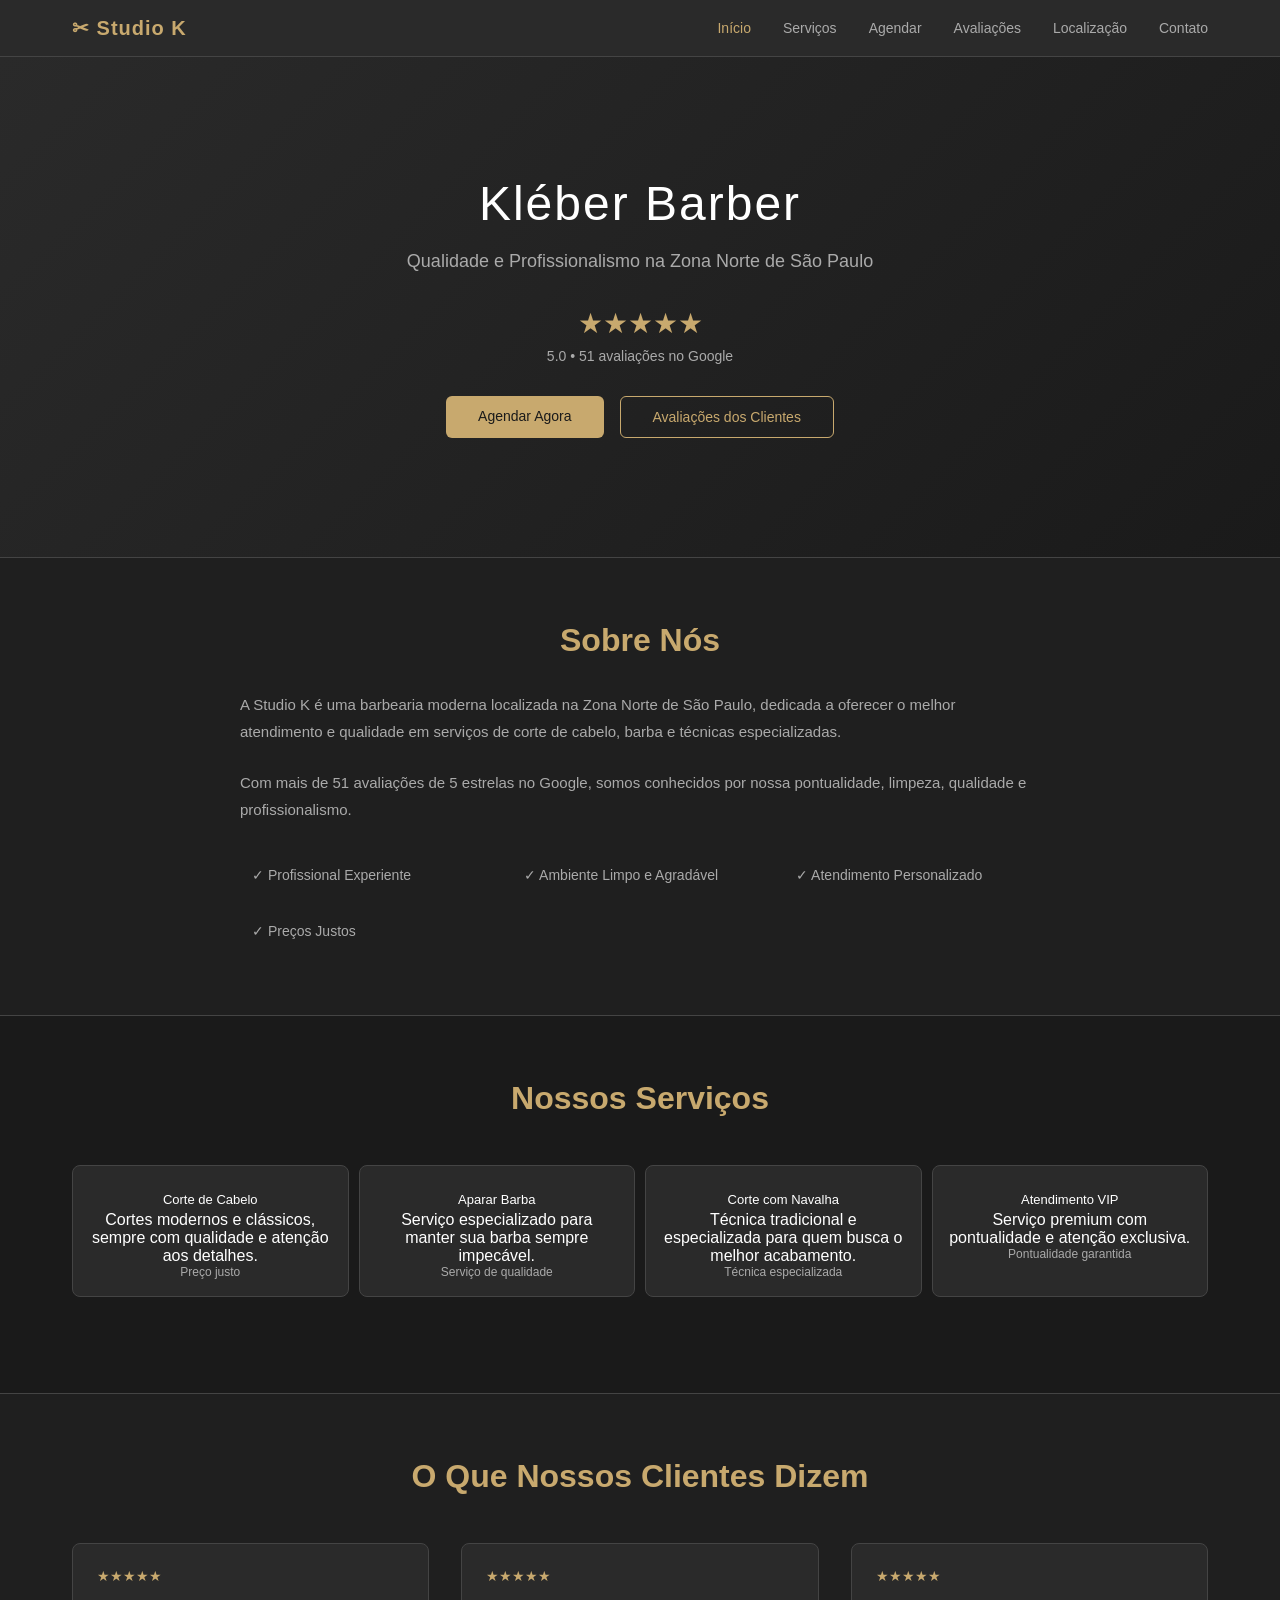
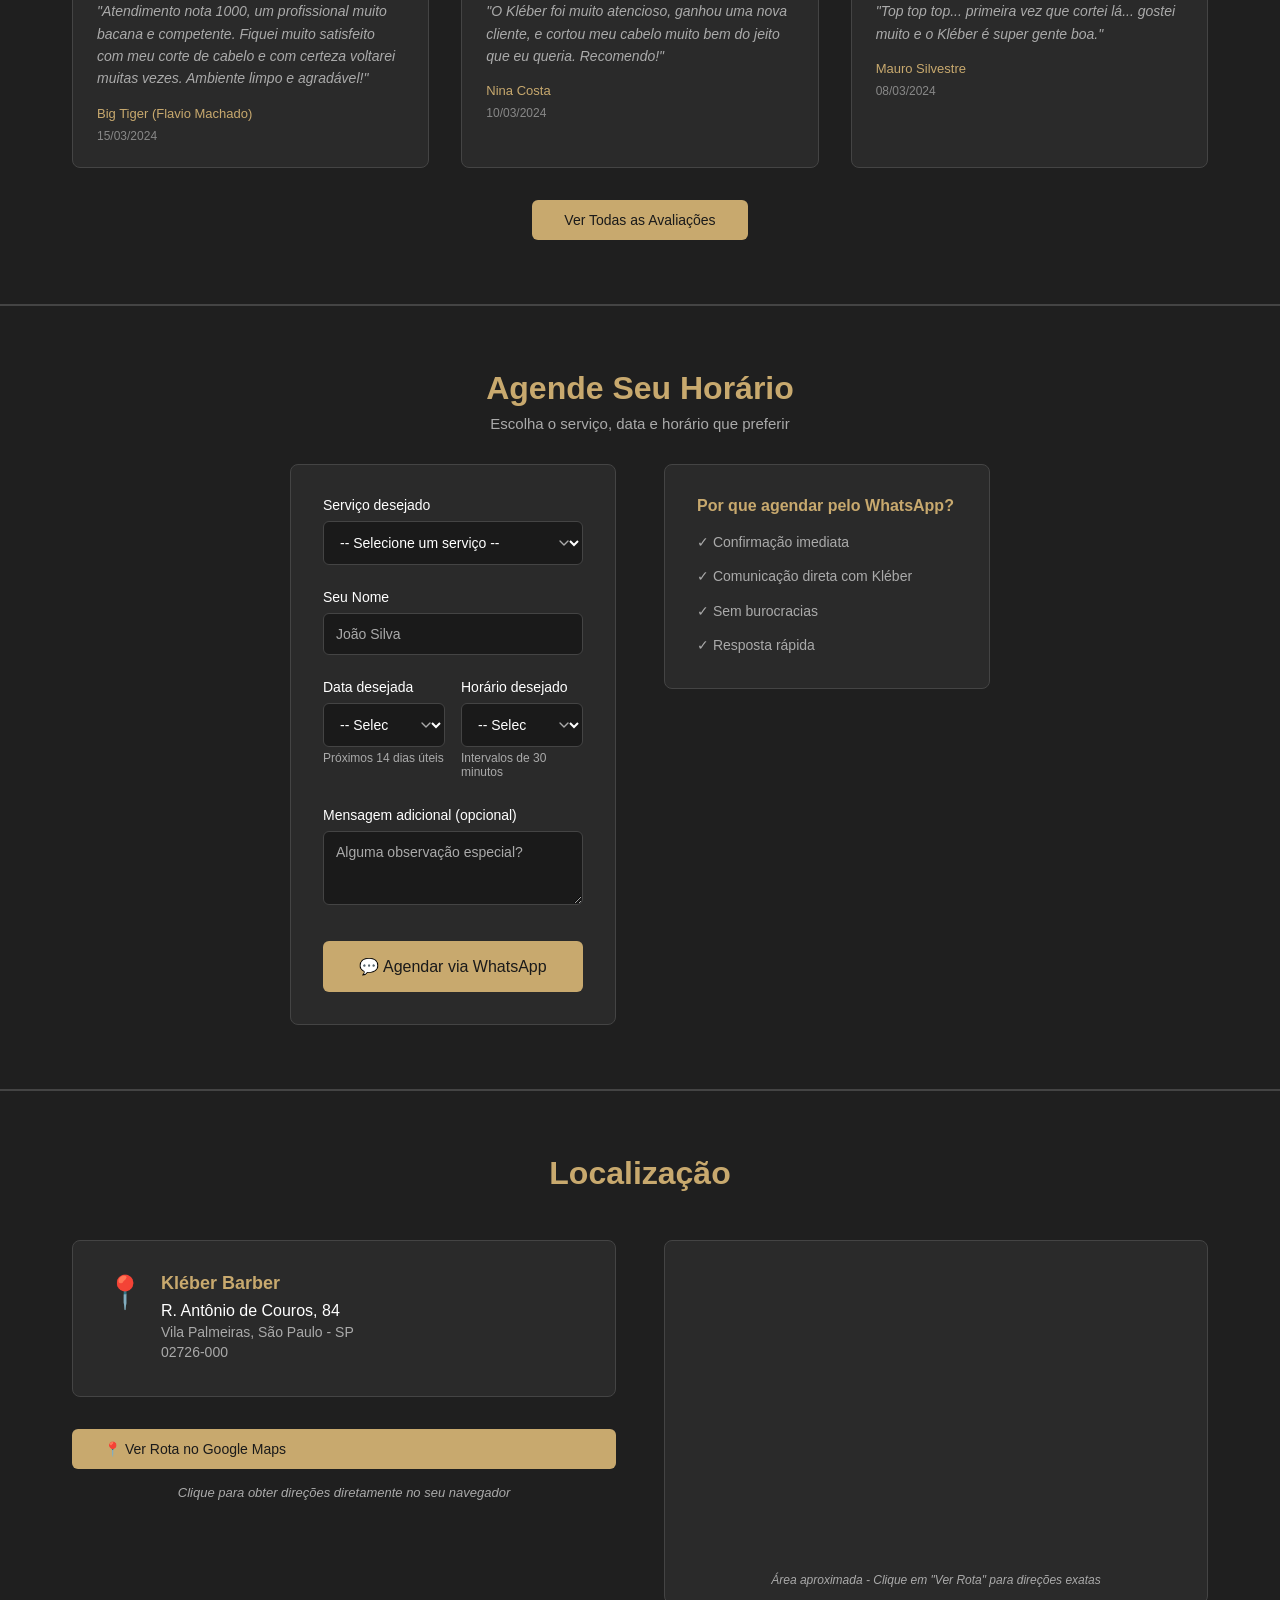
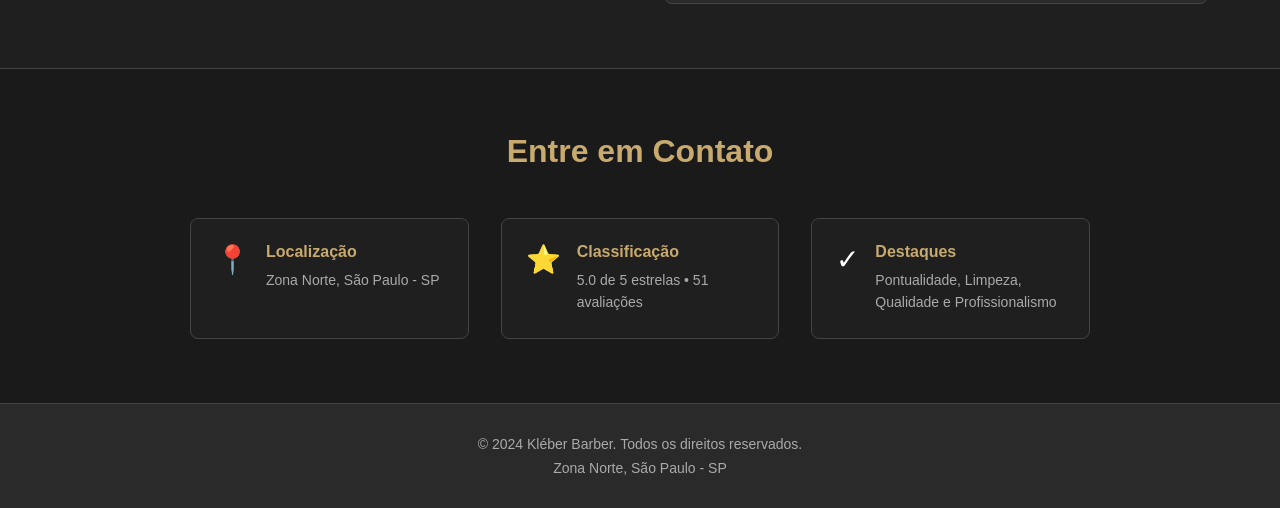
==== commit a6a27a8a: "Atualizar o index.html" ====
--- a/index.html
+++ b/index.html
@@ -380,7 +380,7 @@
                     const formattedDate = dateObj.toLocaleDateString('pt-BR');
                     
                     // Número do WhatsApp do Kléber
-                    const whatsappPhone = '5511961141559';
+                    const whatsappPhone = '5511998344487';
                     
                     // Criar mensagem
                     let whatsappMessage = `Olá, gostaria de agendar um horário\n\n`;
--- a/styles.css
+++ b/styles.css
@@ -1,7 +1,7 @@
 * { box-sizing: border-box; margin: 0; padding: 0; }
 
 :root {
-  --color-primary: #1900ff;
+  --color-primary: #c8a96e;
   --color-dark: #1a1a1a;
   --color-light: #f5f5f5;
   --color-text-primary: #fff;
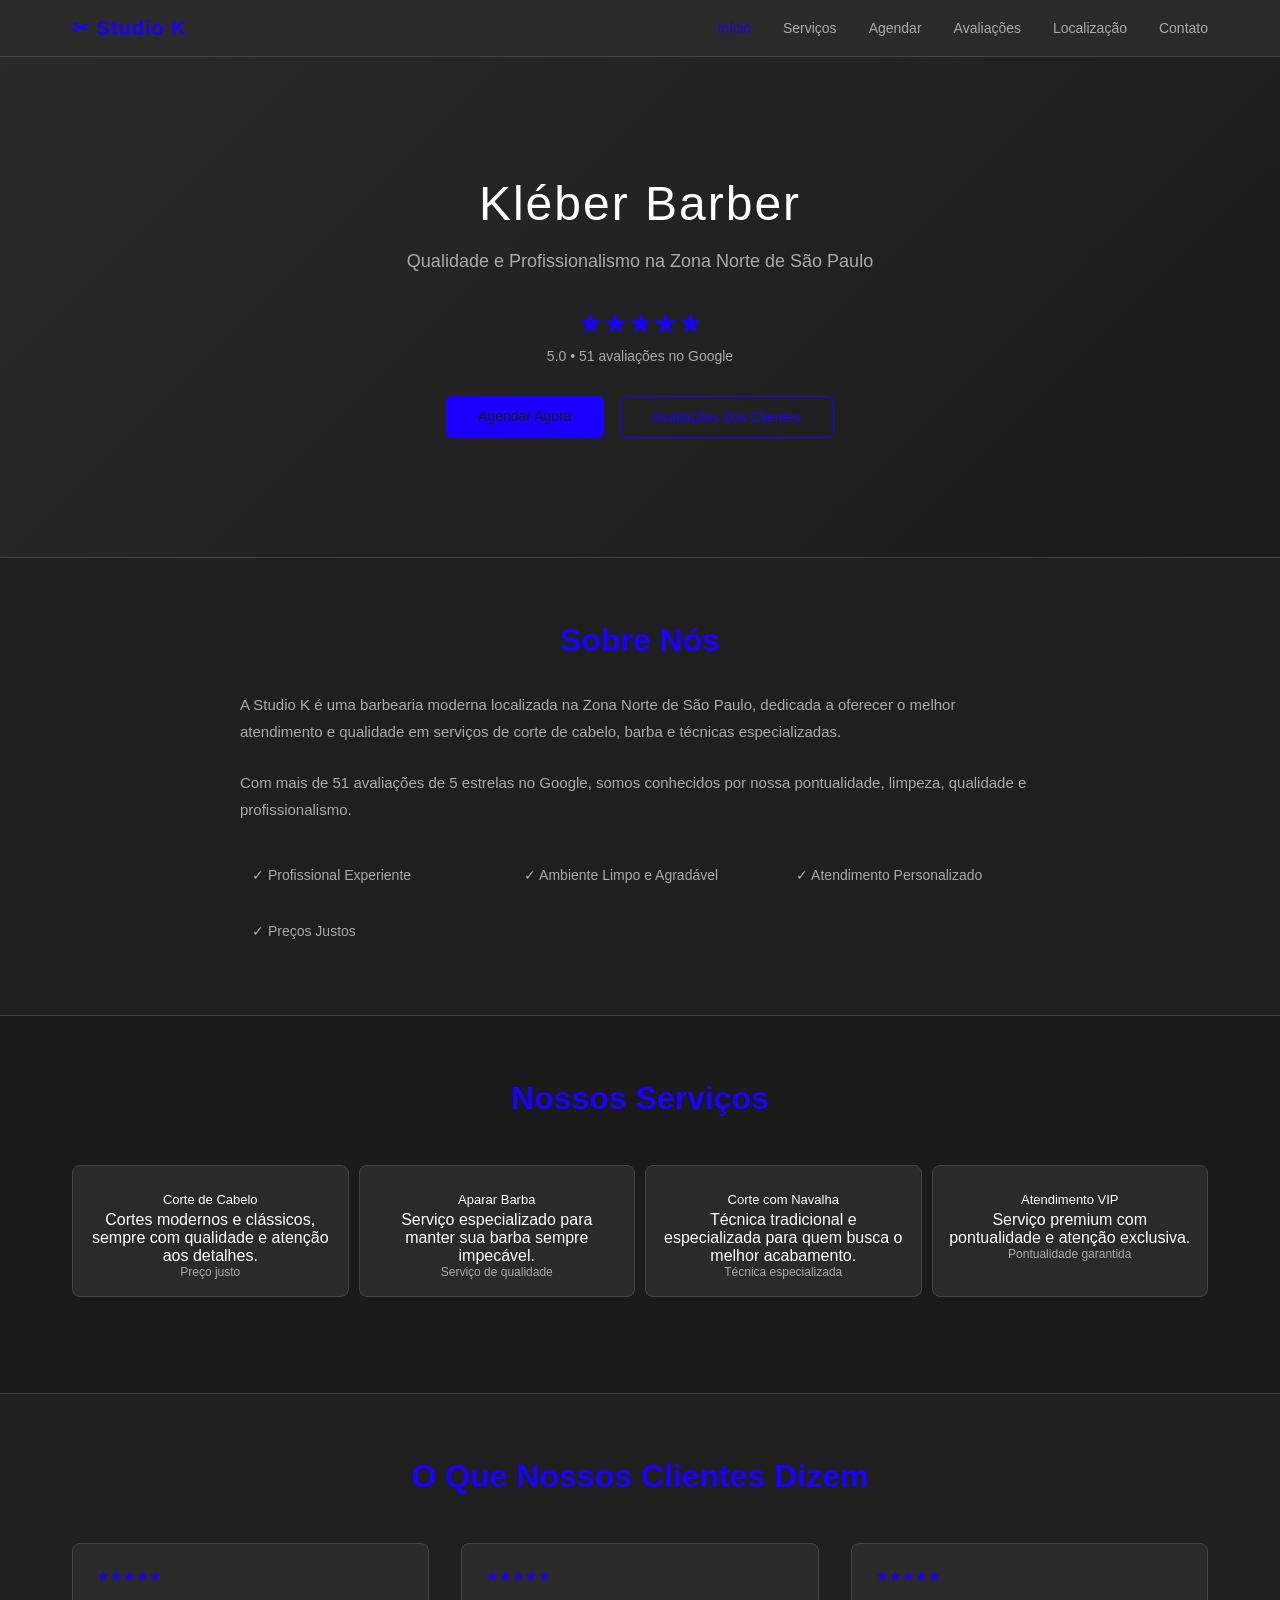
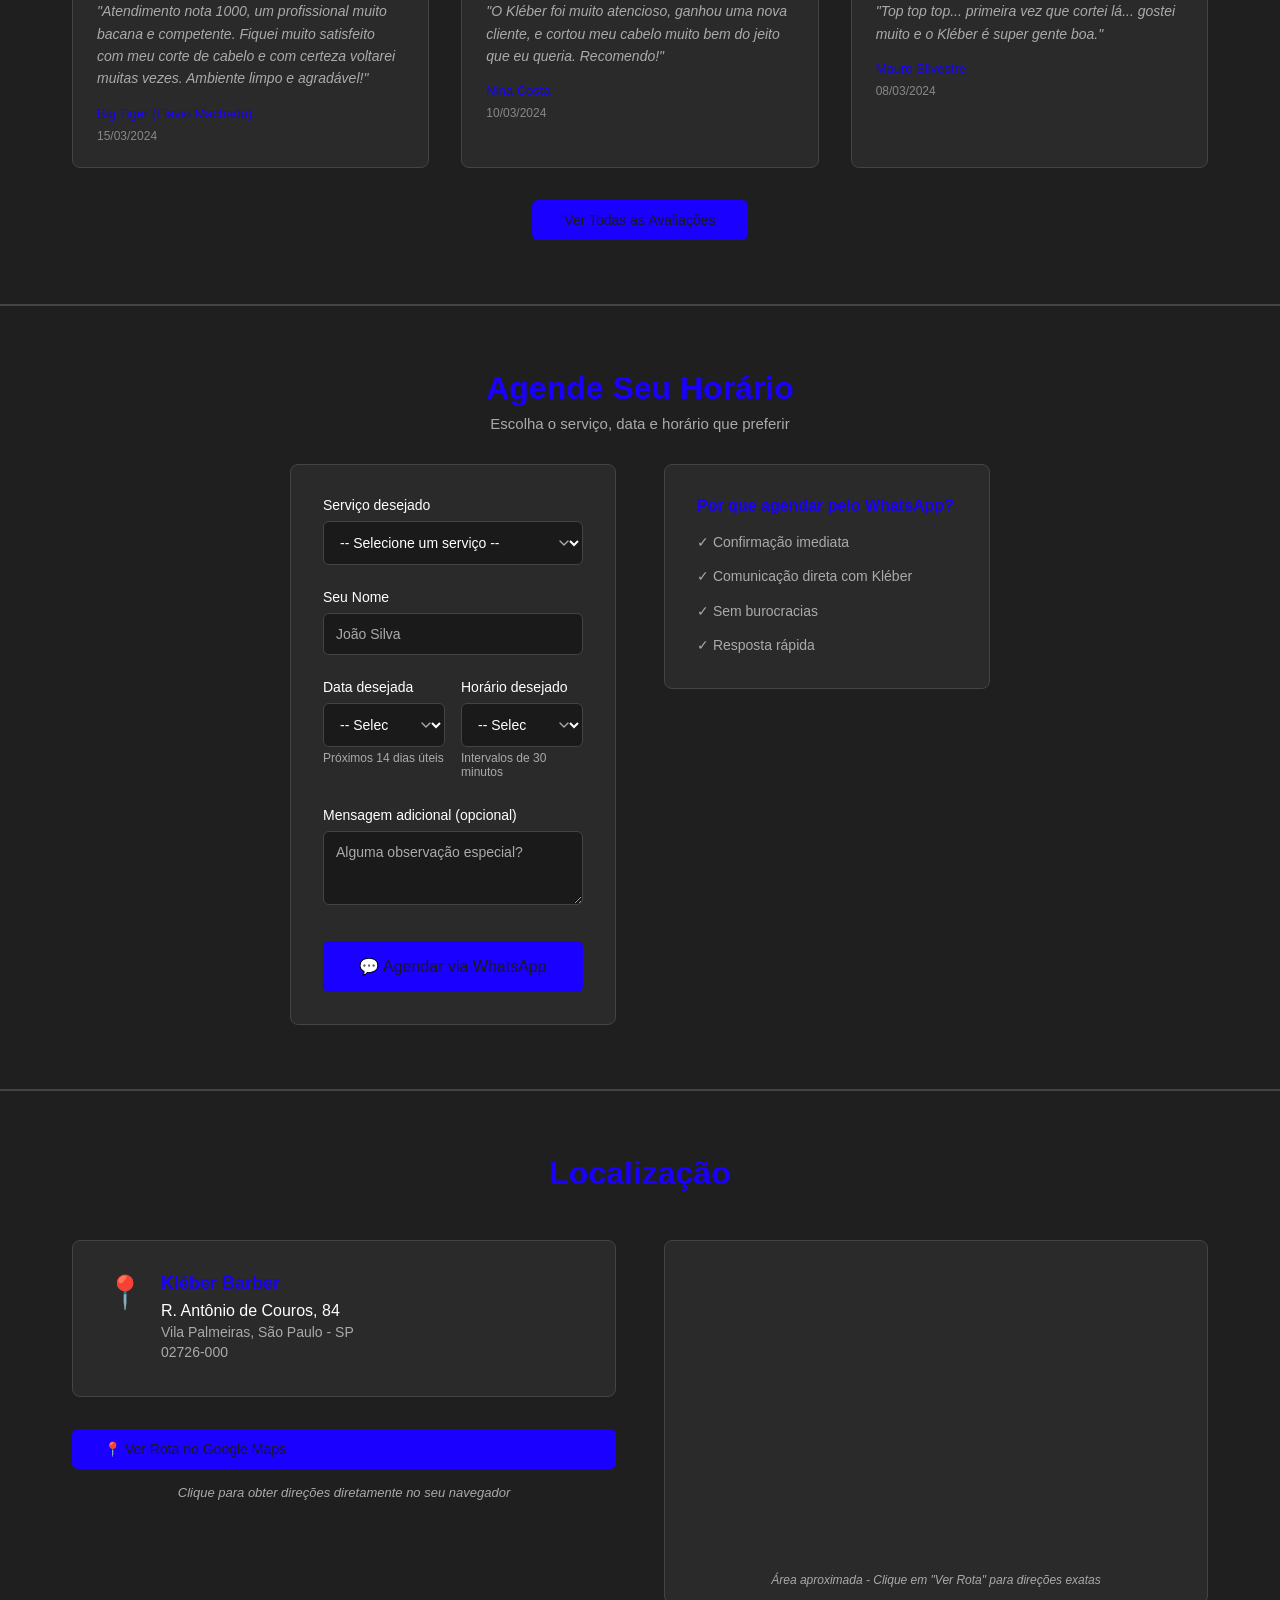
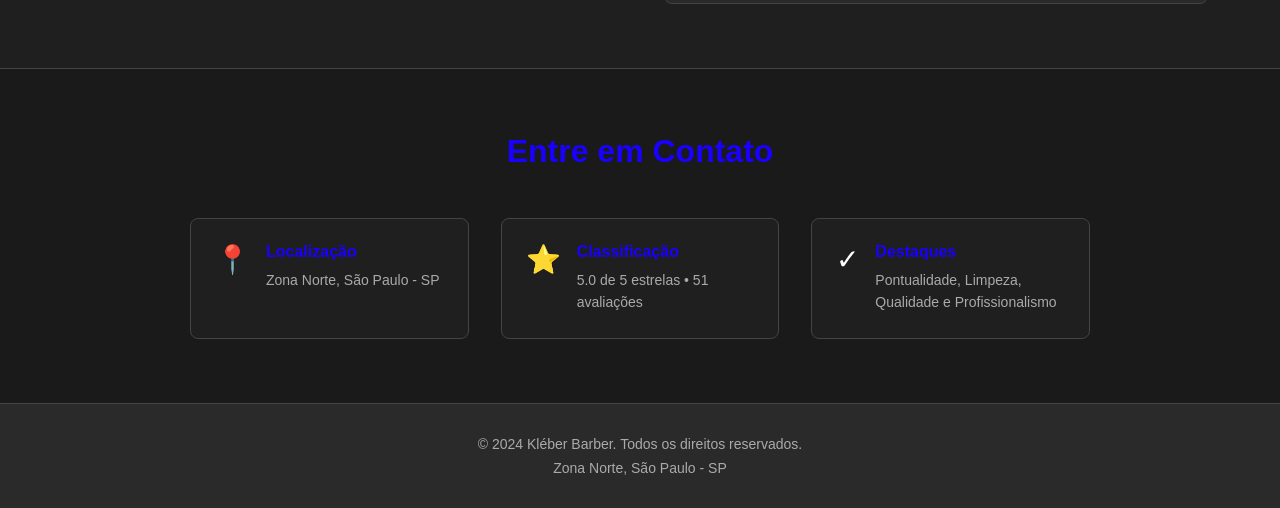
==== commit 4cde9be2: "Add files via upload" ====
--- a/index.html
+++ b/index.html
@@ -1,412 +1,412 @@
-<!DOCTYPE html>
-<html lang="pt-BR">
-<head>
-    <meta charset="UTF-8">
-    <meta name="viewport" content="width=device-width, initial-scale=1.0">
-    <title>Studio K - Barbearia em São Paulo</title>
-    <link rel="stylesheet" href="styles.css">
-</head>
-<body>
-    <!-- Header/Navigation -->
-    <header class="header">
-        <nav class="navbar">
-            <div class="nav-container">
-                <a href="index.html" class="logo">✂ Studio K</a>
-                <ul class="nav-menu">
-                    <li><a href="index.html" class="nav-link active">Início</a></li>
-                    <li><a href="#services" class="nav-link">Serviços</a></li>
-                    <li><a href="#booking" class="nav-link">Agendar</a></li>
-                    <li><a href="barbearia_site.html" class="nav-link">Avaliações</a></li>
-                    <li><a href="#location" class="nav-link">Localização</a></li>
-                    <li><a href="#contact" class="nav-link">Contato</a></li>
-                </ul>
-            </div>
-        </nav>
-    </header>
-
-    <!-- Hero Section -->
-    <main>
-        <section class="hero-section">
-            <div class="hero-content">
-                <h1>Kléber Barber</h1>
-                <p class="hero-subtitle">Qualidade e Profissionalismo na Zona Norte de São Paulo</p>
-                <div class="hero-rating-display">
-                    <span class="stars-large">★★★★★</span>
-                    <span class="rating-text"><span id="rating-value">5,0</span> • <span id="total-reviews">51</span> avaliações no Google</span>
-                </div>
-                <div class="hero-buttons">
-                    <a href="#booking" class="btn btn-primary">Agendar Agora</a>
-                    <a href="barbearia_site.html" class="btn btn-secondary">Avaliações dos Clientes</a>
-                </div>
-            </div>
-        </section>
-
-        <!-- About Section -->
-        <section class="about-section">
-            <div class="container">
-                <h2>Sobre Nós</h2>
-                <div class="about-content">
-                    <div class="about-text">
-                        <p>A Studio K é uma barbearia moderna localizada na Zona Norte de São Paulo, dedicada a oferecer o melhor atendimento e qualidade em serviços de corte de cabelo, barba e técnicas especializadas.</p>
-                        <p>Com mais de 51 avaliações de 5 estrelas no Google, somos conhecidos por nossa pontualidade, limpeza, qualidade e profissionalismo.</p>
-                        <ul class="highlights">
-                            <li>✓ Profissional Experiente</li>
-                            <li>✓ Ambiente Limpo e Agradável</li>
-                            <li>✓ Atendimento Personalizado</li>
-                            <li>✓ Preços Justos</li>
-                        </ul>
-                    </div>
-                </div>
-            </div>
-        </section>
-
-        <!-- Services Section -->
-        <section class="services-section" id="services">
-            <div class="container">
-                <h2>Nossos Serviços</h2>
-                <div class="services-row">
-                    <div class="service-card">
-                        <div class="service-icon"></div>
-                        <div class="service-name">Corte de Cabelo</div>
-                        <p class="service-description">Cortes modernos e clássicos, sempre com qualidade e atenção aos detalhes.</p>
-                        <div class="service-price">Preço justo</div>
-                    </div>
-                    <div class="service-card">
-                        <div class="service-icon"></div>
-                        <div class="service-name">Aparar Barba</div>
-                        <p class="service-description">Serviço especializado para manter sua barba sempre impecável.</p>
-                        <div class="service-price">Serviço de qualidade</div>
-                    </div>
-                    <div class="service-card">
-                        <div class="service-icon"></div>
-                        <div class="service-name">Corte com Navalha</div>
-                        <p class="service-description">Técnica tradicional e especializada para quem busca o melhor acabamento.</p>
-                        <div class="service-price">Técnica especializada</div>
-                    </div>
-                    <div class="service-card">
-                        <div class="service-icon"></div>
-                        <div class="service-name">Atendimento VIP</div>
-                        <p class="service-description">Serviço premium com pontualidade e atenção exclusiva.</p>
-                        <div class="service-price">Pontualidade garantida</div>
-                    </div>
-                </div>
-            </div>
-        </section>
-
-        <!-- Testimonials Section -->
-        <section class="testimonials-section">
-            <div class="container">
-                <h2>O Que Nossos Clientes Dizem</h2>
-                <div class="testimonials-preview" id="testimonials-container"></div>
-                <div class="view-all-reviews">
-                    <a href="barbearia_site.html" class="btn btn-primary">Ver Todas as Avaliações</a>
-                </div>
-            </div>
-        </section>
-
-        <!-- Booking Section -->
-        <section class="booking-section" id="booking">
-            <div class="container">
-                <h2>Agende Seu Horário</h2>
-                <p class="booking-subtitle">Escolha o serviço, data e horário que preferir</p>
-                
-                <div class="booking-form-container">
-                    <form id="booking-form" class="booking-form">
-                        <div class="form-group">
-                            <label for="service">Serviço desejado</label>
-                            <select id="service" name="service" required>
-                                <option value="">-- Selecione um serviço --</option>
-                                <option value="Corte de Cabelo"> Corte de Cabelo</option>
-                                <option value="Aparar Barba"> Aparar Barba</option>
-                                <option value="Corte com Navalha"> Corte com Navalha</option>
-
-                            </select>
-                        </div>
-
-                        <div class="form-group">
-                            <label for="name">Seu Nome</label>
-                            <input type="text" id="name" name="name" required placeholder="João Silva">
-                        </div>
-
-                        <div class="form-row">
-                            <div class="form-group">
-                                <label for="date">Data desejada</label>
-                                <select id="date" name="date" required>
-                                    <option value="">-- Selecione uma data --</option>
-                                </select>
-                                <small class="form-help">Próximos 14 dias úteis</small>
-                                <small class="form-error" id="date-error"></small>
-                            </div>
-                            <div class="form-group">
-                                <label for="time">Horário desejado</label>
-                                <select id="time" name="time" required>
-                                    <option value="">-- Selecione um horário --</option>
-                                </select>
-                                <small class="form-help">Intervalos de 30 minutos</small>
-                                <small class="form-error" id="time-error"></small>
-                            </div>
-                        </div>
-
-                        <div class="form-group">
-                            <label for="message">Mensagem adicional (opcional)</label>
-                            <textarea id="message" name="message" placeholder="Alguma observação especial?" rows="3"></textarea>
-                        </div>
-
-                        <button type="submit" class="btn btn-primary btn-large">
-                            💬 Agendar via WhatsApp
-                        </button>
-                    </form>
-
-                    <div class="booking-info">
-                        <h3>Por que agendar pelo WhatsApp?</h3>
-                        <ul>
-                            <li>✓ Confirmação imediata</li>
-                            <li>✓ Comunicação direta com Kléber</li>
-                            <li>✓ Sem burocracias</li>
-                            <li>✓ Resposta rápida</li>
-                        </ul>
-                    </div>
-                </div>
-            </div>
-        </section>
-
-        <!-- Location Section -->
-        <section class="location-section" id="location">
-            <div class="container">
-                <h2>Localização</h2>
-                <div class="location-content">
-                    <div class="location-info">
-                        <div class="address-card">
-                            <span class="location-icon">📍</span>
-                            <div>
-                                <h3>Kléber Barber</h3>
-                                <p class="address">R. Antônio de Couros, 84</p>
-                                <p class="neighborhood">Vila Palmeiras, São Paulo - SP</p>
-                                <p class="cep">02726-000</p>
-                            </div>
-                        </div>
-                        <div class="location-actions">
-                            <a href="https://www.google.com/maps/dir/?api=1&destination=R.+Antônio+de+Couros,+84+-+Vila+Palmeiras,+São+Paulo+-+SP,+02726-000" target="_blank" class="btn btn-primary">
-                                📍 Ver Rota no Google Maps
-                            </a>
-                            <p class="location-note">Clique para obter direções diretamente no seu navegador</p>
-                        </div>
-                    </div>
-                    <div class="map-container">
-                        <iframe
-                            src="https://www.google.com/maps/embed?pb=!1m14!1m8!1m3!1d14628.5!2d-46.7!3d-23.5!3m2!1i1024!2i768!4f13.1!3m3!1m2!1s0x0%3A0x0!2zMjPCsDMwJzAwLjAiUyA0NsKwNDInMDAuMCJX!5e0!3m2!1spt-BR!2sbr!4v1234567890!5m2!1spt-BR!2sbr"
-                            width="100%"
-                            height="300"
-                            style="border:0; border-radius: 8px;"
-                            allowfullscreen=""
-                            loading="lazy"
-                            referrerpolicy="no-referrer-when-downgrade">
-                        </iframe>
-                        <p class="map-caption">Área aproximada - Clique em "Ver Rota" para direções exatas</p>
-                    </div>
-                </div>
-            </div>
-        </section>
-
-        <!-- Contact Section -->
-        <section class="contact-section" id="contact">
-            <div class="container">
-                <h2>Entre em Contato</h2>
-                <div class="contact-content">
-                    <div class="contact-info">
-                        <div class="info-item">
-                            <span class="info-icon">📍</span>
-                            <div>
-                                <h3>Localização</h3>
-                                <p>Zona Norte, São Paulo - SP</p>
-                            </div>
-                        </div>
-                        <div class="info-item">
-                            <span class="info-icon">⭐</span>
-                            <div>
-                                <h3>Classificação</h3>
-                                <p><span id="contact-rating">5,0</span> de 5 estrelas • <span id="contact-reviews">51</span> avaliações</p>
-                            </div>
-                        </div>
-                        <div class="info-item">
-                            <span class="info-icon">✓</span>
-                            <div>
-                                <h3>Destaques</h3>
-                                <p>Pontualidade, Limpeza, Qualidade e Profissionalismo</p>
-                            </div>
-                        </div>
-                    </div>
-                </div>
-            </div>
-        </section>
-    </main>
-
-    <!-- Footer -->
-    <footer class="footer">
-        <div class="container">
-            <p>&copy; 2024 Kléber Barber. Todos os direitos reservados.</p>
-            <p>Zona Norte, São Paulo - SP</p>
-        </div>
-    </footer>
-
-    <script>
-        // Carregar dados de avaliações e atualizar em tempo real
-        async function loadReviewsData() {
-            try {
-                const response = await fetch('reviews-data.json');
-                const data = await response.json();
-                
-                // Atualizar exibições de classificação
-                updateRatingDisplays(data.rating, data.totalReviews);
-                
-                // Atualizar depoimentos
-                updateTestimonials(data.reviews);
-                
-                console.log('✓ Dados atualizados:', new Date().toLocaleTimeString('pt-BR'));
-            } catch (error) {
-                console.error('Erro ao carregar dados:', error);
-            }
-        }
-        
-        function updateRatingDisplays(rating, totalReviews) {
-            document.getElementById('rating-value').textContent = rating.toFixed(1);
-            document.getElementById('total-reviews').textContent = totalReviews;
-            document.getElementById('contact-rating').textContent = rating.toFixed(1);
-            document.getElementById('contact-reviews').textContent = totalReviews;
-        }
-        
-        function updateTestimonials(reviews) {
-            const container = document.getElementById('testimonials-container');
-            container.innerHTML = reviews.slice(0, 3).map(review => `
-                <div class="testimonial-card">
-                    <div class="stars">${'★'.repeat(review.rating)}</div>
-                    <p class="testimonial-text">"${review.text}"</p>
-                    <p class="testimonial-author">${review.author}</p>
-                    <p class="testimonial-date" style="font-size: 12px; color: #888; margin-top: 8px;">${new Date(review.date).toLocaleDateString('pt-BR')}</p>
-                </div>
-            `).join('');
-        }
-        
-        // Formulário de agendamento via WhatsApp
-        document.addEventListener('DOMContentLoaded', function() {
-            loadReviewsData();
-            
-            // Atualizar a cada 5 minutos
-            setInterval(loadReviewsData, 300000);
-
-            // Configurar opções de data e horário
-            const dateSelect = document.getElementById('date');
-            const timeSelect = document.getElementById('time');
-            const dateError = document.getElementById('date-error');
-            const timeError = document.getElementById('time-error');
-
-            // Gerar opções de data (próximos 14 dias úteis)
-            if (dateSelect) {
-                generateDateOptions(dateSelect);
-            }
-
-            // Gerar opções de horário (9:00 às 18:00, intervalos de 30 min)
-            if (timeSelect) {
-                generateTimeOptions(timeSelect);
-            }
-
-            function generateDateOptions(selectElement) {
-                const today = new Date();
-                let currentDate = new Date(today);
-                let optionsCount = 0;
-
-                // Gerar opções para os próximos 14 dias úteis
-                while (optionsCount < 14) {
-                    currentDate.setDate(currentDate.getDate() + 1);
-                    const dayOfWeek = currentDate.getDay();
-
-                    // Apenas segunda (1) a sexta (5)
-                    if (dayOfWeek >= 1 && dayOfWeek <= 5) {
-                        const dateValue = currentDate.toISOString().split('T')[0];
-                        const dateDisplay = currentDate.toLocaleDateString('pt-BR', {
-                            weekday: 'long',
-                            day: '2-digit',
-                            month: '2-digit'
-                        });
-
-                        const option = document.createElement('option');
-                        option.value = dateValue;
-                        option.textContent = dateDisplay;
-                        selectElement.appendChild(option);
-
-                        optionsCount++;
-                    }
-                }
-            }
-
-            function generateTimeOptions(selectElement) {
-                const startHour = 9; // 9:00
-                const endHour = 18;   // 18:00
-                const interval = 30; // 30 minutos
-
-                for (let hour = startHour; hour < endHour; hour++) {
-                    for (let minute = 0; minute < 60; minute += interval) {
-                        const timeValue = `${hour.toString().padStart(2, '0')}:${minute.toString().padStart(2, '0')}`;
-                        const timeDisplay = `${hour.toString().padStart(2, '0')}:${minute.toString().padStart(2, '0')}`;
-
-                        const option = document.createElement('option');
-                        option.value = timeValue;
-                        option.textContent = timeDisplay;
-                        selectElement.appendChild(option);
-                    }
-                }
-            }
-
-            // Manipulador de envio do formulário
-            const bookingForm = document.getElementById('booking-form');
-            if (bookingForm) {
-                bookingForm.addEventListener('submit', function(e) {
-                    e.preventDefault();
-                    
-                    const service = document.getElementById('service').value;
-                    const name = document.getElementById('name').value;
-                    const date = document.getElementById('date').value;
-                    const time = document.getElementById('time').value;
-                    const message = document.getElementById('message').value;
-                    
-                    // Validar campos
-                    if (!service || !name || !date || !time) {
-                        alert('Por favor, preenchha todos os campos obrigatórios.');
-                        return;
-                    }
-                    
-                    // Formatar data
-                    const dateObj = new Date(date);
-                    const formattedDate = dateObj.toLocaleDateString('pt-BR');
-                    
-                    // Número do WhatsApp do Kléber
-                    const whatsappPhone = '5511998344487';
-                    
-                    // Criar mensagem
-                    let whatsappMessage = `Olá, gostaria de agendar um horário\n\n`;
-                    whatsappMessage += `Serviço: ${service}\n`;
-                    whatsappMessage += `Nome: ${name}\n`;
-                    whatsappMessage += `Data: ${formattedDate}\n`;
-                    whatsappMessage += `Horário: ${time}`;
-                    
-                    if (message.trim()) {
-                        whatsappMessage += `\nObservações: ${message}`;
-                    }
-                    
-                    // Codificar a mensagem
-                    const encodedMessage = encodeURIComponent(whatsappMessage);
-                    
-                    // Criar link do WhatsApp
-                    const whatsappLink = `https://wa.me/${whatsappPhone}?text=${encodedMessage}`;
-                    
-                    // Redirecionar para WhatsApp
-                    window.open(whatsappLink, '_blank');
-                    
-                    // Limpar formulário
-                    bookingForm.reset();
-                });
-            }
-        });
-    </script>
-</body>
-</html>
+<!DOCTYPE html>
+<html lang="pt-BR">
+<head>
+    <meta charset="UTF-8">
+    <meta name="viewport" content="width=device-width, initial-scale=1.0">
+    <title>Studio K - Barbearia em São Paulo</title>
+    <link rel="stylesheet" href="styles.css">
+</head>
+<body>
+    <!-- Header/Navigation -->
+    <header class="header">
+        <nav class="navbar">
+            <div class="nav-container">
+                <a href="index.html" class="logo">✂ Studio K</a>
+                <ul class="nav-menu">
+                    <li><a href="index.html" class="nav-link active">Início</a></li>
+                    <li><a href="#services" class="nav-link">Serviços</a></li>
+                    <li><a href="#booking" class="nav-link">Agendar</a></li>
+                    <li><a href="barbearia_site.html" class="nav-link">Avaliações</a></li>
+                    <li><a href="#location" class="nav-link">Localização</a></li>
+                    <li><a href="#contact" class="nav-link">Contato</a></li>
+                </ul>
+            </div>
+        </nav>
+    </header>
+
+    <!-- Hero Section -->
+    <main>
+        <section class="hero-section">
+            <div class="hero-content">
+                <h1>Kléber Barber</h1>
+                <p class="hero-subtitle">Qualidade e Profissionalismo na Zona Norte de São Paulo</p>
+                <div class="hero-rating-display">
+                    <span class="stars-large">★★★★★</span>
+                    <span class="rating-text"><span id="rating-value">5,0</span> • <span id="total-reviews">51</span> avaliações no Google</span>
+                </div>
+                <div class="hero-buttons">
+                    <a href="#booking" class="btn btn-primary">Agendar Agora</a>
+                    <a href="barbearia_site.html" class="btn btn-secondary">Avaliações dos Clientes</a>
+                </div>
+            </div>
+        </section>
+
+        <!-- About Section -->
+        <section class="about-section">
+            <div class="container">
+                <h2>Sobre Nós</h2>
+                <div class="about-content">
+                    <div class="about-text">
+                        <p>A Studio K é uma barbearia moderna localizada na Zona Norte de São Paulo, dedicada a oferecer o melhor atendimento e qualidade em serviços de corte de cabelo, barba e técnicas especializadas.</p>
+                        <p>Com mais de 51 avaliações de 5 estrelas no Google, somos conhecidos por nossa pontualidade, limpeza, qualidade e profissionalismo.</p>
+                        <ul class="highlights">
+                            <li>✓ Profissional Experiente</li>
+                            <li>✓ Ambiente Limpo e Agradável</li>
+                            <li>✓ Atendimento Personalizado</li>
+                            <li>✓ Preços Justos</li>
+                        </ul>
+                    </div>
+                </div>
+            </div>
+        </section>
+
+        <!-- Services Section -->
+        <section class="services-section" id="services">
+            <div class="container">
+                <h2>Nossos Serviços</h2>
+                <div class="services-row">
+                    <div class="service-card">
+                        <div class="service-icon"></div>
+                        <div class="service-name">Corte de Cabelo</div>
+                        <p class="service-description">Cortes modernos e clássicos, sempre com qualidade e atenção aos detalhes.</p>
+                        <div class="service-price">Preço justo</div>
+                    </div>
+                    <div class="service-card">
+                        <div class="service-icon"></div>
+                        <div class="service-name">Aparar Barba</div>
+                        <p class="service-description">Serviço especializado para manter sua barba sempre impecável.</p>
+                        <div class="service-price">Serviço de qualidade</div>
+                    </div>
+                    <div class="service-card">
+                        <div class="service-icon"></div>
+                        <div class="service-name">Corte com Navalha</div>
+                        <p class="service-description">Técnica tradicional e especializada para quem busca o melhor acabamento.</p>
+                        <div class="service-price">Técnica especializada</div>
+                    </div>
+                    <div class="service-card">
+                        <div class="service-icon"></div>
+                        <div class="service-name">Atendimento VIP</div>
+                        <p class="service-description">Serviço premium com pontualidade e atenção exclusiva.</p>
+                        <div class="service-price">Pontualidade garantida</div>
+                    </div>
+                </div>
+            </div>
+        </section>
+
+        <!-- Testimonials Section -->
+        <section class="testimonials-section">
+            <div class="container">
+                <h2>O Que Nossos Clientes Dizem</h2>
+                <div class="testimonials-preview" id="testimonials-container"></div>
+                <div class="view-all-reviews">
+                    <a href="barbearia_site.html" class="btn btn-primary">Ver Todas as Avaliações</a>
+                </div>
+            </div>
+        </section>
+
+        <!-- Booking Section -->
+        <section class="booking-section" id="booking">
+            <div class="container">
+                <h2>Agende Seu Horário</h2>
+                <p class="booking-subtitle">Escolha o serviço, data e horário que preferir</p>
+                
+                <div class="booking-form-container">
+                    <form id="booking-form" class="booking-form">
+                        <div class="form-group">
+                            <label for="service">Serviço desejado</label>
+                            <select id="service" name="service" required>
+                                <option value="">-- Selecione um serviço --</option>
+                                <option value="Corte de Cabelo"> Corte de Cabelo</option>
+                                <option value="Aparar Barba"> Aparar Barba</option>
+                                <option value="Corte com Navalha"> Corte com Navalha</option>
+
+                            </select>
+                        </div>
+
+                        <div class="form-group">
+                            <label for="name">Seu Nome</label>
+                            <input type="text" id="name" name="name" required placeholder="João Silva">
+                        </div>
+
+                        <div class="form-row">
+                            <div class="form-group">
+                                <label for="date">Data desejada</label>
+                                <select id="date" name="date" required>
+                                    <option value="">-- Selecione uma data --</option>
+                                </select>
+                                <small class="form-help">Próximos 14 dias úteis</small>
+                                <small class="form-error" id="date-error"></small>
+                            </div>
+                            <div class="form-group">
+                                <label for="time">Horário desejado</label>
+                                <select id="time" name="time" required>
+                                    <option value="">-- Selecione um horário --</option>
+                                </select>
+                                <small class="form-help">Intervalos de 30 minutos</small>
+                                <small class="form-error" id="time-error"></small>
+                            </div>
+                        </div>
+
+                        <div class="form-group">
+                            <label for="message">Mensagem adicional (opcional)</label>
+                            <textarea id="message" name="message" placeholder="Alguma observação especial?" rows="3"></textarea>
+                        </div>
+
+                        <button type="submit" class="btn btn-primary btn-large">
+                            💬 Agendar via WhatsApp
+                        </button>
+                    </form>
+
+                    <div class="booking-info">
+                        <h3>Por que agendar pelo WhatsApp?</h3>
+                        <ul>
+                            <li>✓ Confirmação imediata</li>
+                            <li>✓ Comunicação direta com Kléber</li>
+                            <li>✓ Sem burocracias</li>
+                            <li>✓ Resposta rápida</li>
+                        </ul>
+                    </div>
+                </div>
+            </div>
+        </section>
+
+        <!-- Location Section -->
+        <section class="location-section" id="location">
+            <div class="container">
+                <h2>Localização</h2>
+                <div class="location-content">
+                    <div class="location-info">
+                        <div class="address-card">
+                            <span class="location-icon">📍</span>
+                            <div>
+                                <h3>Kléber Barber</h3>
+                                <p class="address">R. Antônio de Couros, 84</p>
+                                <p class="neighborhood">Vila Palmeiras, São Paulo - SP</p>
+                                <p class="cep">02726-000</p>
+                            </div>
+                        </div>
+                        <div class="location-actions">
+                            <a href="https://www.google.com/maps/dir/?api=1&destination=R.+Antônio+de+Couros,+84+-+Vila+Palmeiras,+São+Paulo+-+SP,+02726-000" target="_blank" class="btn btn-primary">
+                                📍 Ver Rota no Google Maps
+                            </a>
+                            <p class="location-note">Clique para obter direções diretamente no seu navegador</p>
+                        </div>
+                    </div>
+                    <div class="map-container">
+                        <iframe
+                            src="https://www.google.com/maps/embed?pb=!1m14!1m8!1m3!1d14628.5!2d-46.7!3d-23.5!3m2!1i1024!2i768!4f13.1!3m3!1m2!1s0x0%3A0x0!2zMjPCsDMwJzAwLjAiUyA0NsKwNDInMDAuMCJX!5e0!3m2!1spt-BR!2sbr!4v1234567890!5m2!1spt-BR!2sbr"
+                            width="100%"
+                            height="300"
+                            style="border:0; border-radius: 8px;"
+                            allowfullscreen=""
+                            loading="lazy"
+                            referrerpolicy="no-referrer-when-downgrade">
+                        </iframe>
+                        <p class="map-caption">Área aproximada - Clique em "Ver Rota" para direções exatas</p>
+                    </div>
+                </div>
+            </div>
+        </section>
+
+        <!-- Contact Section -->
+        <section class="contact-section" id="contact">
+            <div class="container">
+                <h2>Entre em Contato</h2>
+                <div class="contact-content">
+                    <div class="contact-info">
+                        <div class="info-item">
+                            <span class="info-icon">📍</span>
+                            <div>
+                                <h3>Localização</h3>
+                                <p>Zona Norte, São Paulo - SP</p>
+                            </div>
+                        </div>
+                        <div class="info-item">
+                            <span class="info-icon">⭐</span>
+                            <div>
+                                <h3>Classificação</h3>
+                                <p><span id="contact-rating">5,0</span> de 5 estrelas • <span id="contact-reviews">51</span> avaliações</p>
+                            </div>
+                        </div>
+                        <div class="info-item">
+                            <span class="info-icon">✓</span>
+                            <div>
+                                <h3>Destaques</h3>
+                                <p>Pontualidade, Limpeza, Qualidade e Profissionalismo</p>
+                            </div>
+                        </div>
+                    </div>
+                </div>
+            </div>
+        </section>
+    </main>
+
+    <!-- Footer -->
+    <footer class="footer">
+        <div class="container">
+            <p>&copy; 2024 Kléber Barber. Todos os direitos reservados.</p>
+            <p>Zona Norte, São Paulo - SP</p>
+        </div>
+    </footer>
+
+    <script>
+        // Carregar dados de avaliações e atualizar em tempo real
+        async function loadReviewsData() {
+            try {
+                const response = await fetch('reviews-data.json');
+                const data = await response.json();
+                
+                // Atualizar exibições de classificação
+                updateRatingDisplays(data.rating, data.totalReviews);
+                
+                // Atualizar depoimentos
+                updateTestimonials(data.reviews);
+                
+                console.log('✓ Dados atualizados:', new Date().toLocaleTimeString('pt-BR'));
+            } catch (error) {
+                console.error('Erro ao carregar dados:', error);
+            }
+        }
+        
+        function updateRatingDisplays(rating, totalReviews) {
+            document.getElementById('rating-value').textContent = rating.toFixed(1);
+            document.getElementById('total-reviews').textContent = totalReviews;
+            document.getElementById('contact-rating').textContent = rating.toFixed(1);
+            document.getElementById('contact-reviews').textContent = totalReviews;
+        }
+        
+        function updateTestimonials(reviews) {
+            const container = document.getElementById('testimonials-container');
+            container.innerHTML = reviews.slice(0, 3).map(review => `
+                <div class="testimonial-card">
+                    <div class="stars">${'★'.repeat(review.rating)}</div>
+                    <p class="testimonial-text">"${review.text}"</p>
+                    <p class="testimonial-author">${review.author}</p>
+                    <p class="testimonial-date" style="font-size: 12px; color: #888; margin-top: 8px;">${new Date(review.date).toLocaleDateString('pt-BR')}</p>
+                </div>
+            `).join('');
+        }
+        
+        // Formulário de agendamento via WhatsApp
+        document.addEventListener('DOMContentLoaded', function() {
+            loadReviewsData();
+            
+            // Atualizar a cada 5 minutos
+            setInterval(loadReviewsData, 300000);
+
+            // Configurar opções de data e horário
+            const dateSelect = document.getElementById('date');
+            const timeSelect = document.getElementById('time');
+            const dateError = document.getElementById('date-error');
+            const timeError = document.getElementById('time-error');
+
+            // Gerar opções de data (próximos 14 dias úteis)
+            if (dateSelect) {
+                generateDateOptions(dateSelect);
+            }
+
+            // Gerar opções de horário (9:00 às 18:00, intervalos de 30 min)
+            if (timeSelect) {
+                generateTimeOptions(timeSelect);
+            }
+
+            function generateDateOptions(selectElement) {
+                const today = new Date();
+                let currentDate = new Date(today);
+                let optionsCount = 0;
+
+                // Gerar opções para os próximos 14 dias úteis
+                while (optionsCount < 14) {
+                    currentDate.setDate(currentDate.getDate() + 1);
+                    const dayOfWeek = currentDate.getDay();
+
+                    // Apenas segunda (1) a sexta (5)
+                    if (dayOfWeek >= 1 && dayOfWeek <= 5) {
+                        const dateValue = currentDate.toISOString().split('T')[0];
+                        const dateDisplay = currentDate.toLocaleDateString('pt-BR', {
+                            weekday: 'long',
+                            day: '2-digit',
+                            month: '2-digit'
+                        });
+
+                        const option = document.createElement('option');
+                        option.value = dateValue;
+                        option.textContent = dateDisplay;
+                        selectElement.appendChild(option);
+
+                        optionsCount++;
+                    }
+                }
+            }
+
+            function generateTimeOptions(selectElement) {
+                const startHour = 9; // 9:00
+                const endHour = 18;   // 18:00
+                const interval = 30; // 30 minutos
+
+                for (let hour = startHour; hour < endHour; hour++) {
+                    for (let minute = 0; minute < 60; minute += interval) {
+                        const timeValue = `${hour.toString().padStart(2, '0')}:${minute.toString().padStart(2, '0')}`;
+                        const timeDisplay = `${hour.toString().padStart(2, '0')}:${minute.toString().padStart(2, '0')}`;
+
+                        const option = document.createElement('option');
+                        option.value = timeValue;
+                        option.textContent = timeDisplay;
+                        selectElement.appendChild(option);
+                    }
+                }
+            }
+
+            // Manipulador de envio do formulário
+            const bookingForm = document.getElementById('booking-form');
+            if (bookingForm) {
+                bookingForm.addEventListener('submit', function(e) {
+                    e.preventDefault();
+                    
+                    const service = document.getElementById('service').value;
+                    const name = document.getElementById('name').value;
+                    const date = document.getElementById('date').value;
+                    const time = document.getElementById('time').value;
+                    const message = document.getElementById('message').value;
+                    
+                    // Validar campos
+                    if (!service || !name || !date || !time) {
+                        alert('Por favor, preenchha todos os campos obrigatórios.');
+                        return;
+                    }
+                    
+                    // Formatar data
+                    const dateObj = new Date(date);
+                    const formattedDate = dateObj.toLocaleDateString('pt-BR');
+                    
+                    // Número do WhatsApp do Kléber
+                    const whatsappPhone = '5511961141559';
+                    
+                    // Criar mensagem
+                    let whatsappMessage = `Olá, gostaria de agendar um horário\n\n`;
+                    whatsappMessage += `Serviço: ${service}\n`;
+                    whatsappMessage += `Nome: ${name}\n`;
+                    whatsappMessage += `Data: ${formattedDate}\n`;
+                    whatsappMessage += `Horário: ${time}`;
+                    
+                    if (message.trim()) {
+                        whatsappMessage += `\nObservações: ${message}`;
+                    }
+                    
+                    // Codificar a mensagem
+                    const encodedMessage = encodeURIComponent(whatsappMessage);
+                    
+                    // Criar link do WhatsApp
+                    const whatsappLink = `https://wa.me/${whatsappPhone}?text=${encodedMessage}`;
+                    
+                    // Redirecionar para WhatsApp
+                    window.open(whatsappLink, '_blank');
+                    
+                    // Limpar formulário
+                    bookingForm.reset();
+                });
+            }
+        });
+    </script>
+</body>
+</html>
--- a/styles.css
+++ b/styles.css
@@ -1,646 +1,646 @@
-* { box-sizing: border-box; margin: 0; padding: 0; }
-
-:root {
-  --color-primary: #c8a96e;
-  --color-dark: #1a1a1a;
-  --color-light: #f5f5f5;
-  --color-text-primary: #fff;
-  --color-text-secondary: #aaa;
-  --color-background-primary: #2a2a2a;
-  --color-background-secondary: #1f1f1f;
-  --color-border-tertiary: #444;
-  --font-sans: -apple-system, BlinkMacSystemFont, "Segoe UI", Roboto, "Helvetica Neue", Arial, sans-serif;
-  --border-radius-lg: 8px;
-}
-
-body { font-family: var(--font-sans); background: var(--color-dark); color: var(--color-text-primary); }
-.hero { background: #1a1a1a; color: #fff; text-align: center; padding: 4rem 2rem 3rem; border-radius: var(--border-radius-lg); margin-bottom: 2rem; position: relative; overflow: hidden; }
-.hero::before { content: '✂'; font-size: 80px; position: absolute; top: 10px; left: 20px; opacity: 0.07; }
-.hero::after { content: '✂'; font-size: 60px; position: absolute; bottom: 10px; right: 30px; opacity: 0.07; transform: scaleX(-1); }
-.hero-badge { display: inline-block; background: #c8a96e; color: #3a2800; font-size: 11px; font-weight: 500; padding: 4px 14px; border-radius: 20px; margin-bottom: 1rem; letter-spacing: 1px; text-transform: uppercase; }
-.hero h1 { font-size: 36px; font-weight: 500; letter-spacing: 2px; margin-bottom: 0.5rem; }
-.hero-sub { color: #aaa; font-size: 15px; margin-bottom: 1.5rem; }
-.hero-stars { color: #c8a96e; font-size: 20px; margin-bottom: 0.25rem; }
-.hero-rating { color: #ccc; font-size: 13px; }
-.hero-rating strong { color: #fff; font-size: 18px; }
-
-.section-title { font-size: 13px; font-weight: 500; color: var(--color-text-secondary); text-transform: uppercase; letter-spacing: 1.5px; margin: 0 0 1.25rem; padding-bottom: 0.5rem; border-bottom: 0.5px solid var(--color-border-tertiary); }
-
-.reviews-grid { display: grid; grid-template-columns: repeat(auto-fit, minmax(260px, 1fr)); gap: 12px; margin-bottom: 2rem; }
-.review-card { background: var(--color-background-primary); border: 0.5px solid var(--color-border-tertiary); border-radius: var(--border-radius-lg); padding: 1rem 1.25rem; }
-.review-header { display: flex; align-items: center; gap: 10px; margin-bottom: 10px; }
-.avatar { width: 38px; height: 38px; border-radius: 50%; display: flex; align-items: center; justify-content: center; font-size: 13px; font-weight: 500; flex-shrink: 0; }
-.av-amber { background: #FAEEDA; color: #633806; }
-.av-blue  { background: #E6F1FB; color: #0C447C; }
-.av-teal  { background: #E1F5EE; color: #085041; }
-.av-pink  { background: #FBEAF0; color: #72243E; }
-.av-purple{ background: #EEEDFE; color: #3C3489; }
-.av-green { background: #EAF3DE; color: #27500A; }
-.reviewer-name { font-size: 14px; font-weight: 500; color: var(--color-text-primary); line-height: 1.2; }
-.reviewer-meta { font-size: 11px; color: var(--color-text-secondary); }
-.stars { color: #c8a96e; font-size: 12px; margin-bottom: 8px; }
-.review-text { font-size: 13px; color: var(--color-text-secondary); line-height: 1.6; }
-.service-tag { display: inline-block; background: var(--color-background-secondary); border: 0.5px solid var(--color-border-tertiary); border-radius: 20px; font-size: 11px; color: var(--color-text-secondary); padding: 2px 10px; margin-top: 8px; }
-
-.services-row { display: grid; grid-template-columns: repeat(auto-fit, minmax(140px, 1fr)); gap: 10px; margin-bottom: 2rem; }
-.service-card { background: var(--color-background-primary); border: 0.5px solid var(--color-border-tertiary); border-radius: var(--border-radius-lg); padding: 1.1rem 1rem; text-align: center; }
-.service-icon { font-size: 24px; margin-bottom: 8px; }
-.service-name { font-size: 13px; font-weight: 500; color: var(--color-text-primary); margin-bottom: 4px; }
-.service-price { font-size: 12px; color: var(--color-text-secondary); }
-
-.summary-bar { background: var(--color-background-primary); border: 0.5px solid var(--color-border-tertiary); border-radius: var(--border-radius-lg); padding: 1.25rem 1.5rem; display: flex; align-items: center; gap: 2rem; flex-wrap: wrap; margin-bottom: 2rem; }
-.sum-score { text-align: center; }
-.sum-score .num { font-size: 40px; font-weight: 500; color: var(--color-text-primary); line-height: 1; }
-.sum-score .max { font-size: 14px; color: var(--color-text-secondary); }
-.sum-score .gold { color: #c8a96e; font-size: 18px; margin: 4px 0; }
-.sum-score .total { font-size: 12px; color: var(--color-text-secondary); }
-.bars { flex: 1; min-width: 180px; }
-.bar-row { display: flex; align-items: center; gap: 8px; margin-bottom: 6px; }
-.bar-row span { font-size: 12px; color: var(--color-text-secondary); min-width: 8px; }
-.bar-bg { flex: 1; height: 6px; background: var(--color-background-secondary); border-radius: 3px; overflow: hidden; }
-.bar-fill { height: 100%; background: #c8a96e; border-radius: 3px; }
-
-.footer-strip { text-align: center; padding: 1.5rem; background: #1a1a1a; border-radius: var(--border-radius-lg); color: #888; font-size: 13px; }
-.footer-strip strong { color: #c8a96e; }
-
-/* Header & Navigation */
-.header {
-  background: var(--color-background-primary);
-  border-bottom: 1px solid var(--color-border-tertiary);
-  position: sticky;
-  top: 0;
-  z-index: 100;
-}
-
-.navbar {
-  padding: 1rem 0;
-}
-
-.nav-container {
-  max-width: 1200px;
-  margin: 0 auto;
-  padding: 0 2rem;
-  display: flex;
-  justify-content: space-between;
-  align-items: center;
-}
-
-.logo {
-  font-size: 20px;
-  font-weight: 600;
-  color: var(--color-primary);
-  text-decoration: none;
-  letter-spacing: 1px;
-}
-
-.nav-menu {
-  display: flex;
-  list-style: none;
-  gap: 2rem;
-}
-
-.nav-link {
-  color: var(--color-text-secondary);
-  text-decoration: none;
-  font-size: 14px;
-  transition: color 0.3s;
-}
-
-.nav-link:hover,
-.nav-link.active {
-  color: var(--color-primary);
-}
-
-/* Container */
-.container {
-  max-width: 1200px;
-  margin: 0 auto;
-  padding: 0 2rem;
-}
-
-/* Buttons */
-.btn {
-  display: inline-block;
-  padding: 0.75rem 2rem;
-  border-radius: 6px;
-  text-decoration: none;
-  font-weight: 500;
-  font-size: 14px;
-  transition: all 0.3s;
-  cursor: pointer;
-  border: none;
-}
-
-.btn-primary {
-  background: var(--color-primary);
-  color: var(--color-dark);
-}
-
-.btn-primary:hover {
-  opacity: 0.9;
-  transform: translateY(-2px);
-}
-
-.btn-secondary {
-  background: transparent;
-  color: var(--color-primary);
-  border: 1.5px solid var(--color-primary);
-}
-
-.btn-secondary:hover {
-  background: var(--color-primary);
-  color: var(--color-dark);
-}
-
-/* Hero Section */
-.hero-section {
-  background: linear-gradient(135deg, var(--color-background-primary) 0%, var(--color-dark) 100%);
-  padding: 6rem 2rem;
-  text-align: center;
-  min-height: 500px;
-  display: flex;
-  align-items: center;
-  justify-content: center;
-}
-
-.hero-content {
-  max-width: 700px;
-  margin: 0 auto;
-}
-
-.hero-section h1 {
-  font-size: 48px;
-  margin-bottom: 1rem;
-  font-weight: 500;
-  letter-spacing: 2px;
-}
-
-.hero-subtitle {
-  font-size: 18px;
-  color: var(--color-text-secondary);
-  margin-bottom: 2rem;
-  line-height: 1.6;
-}
-
-.hero-rating-display {
-  display: flex;
-  flex-direction: column;
-  align-items: center;
-  gap: 0.5rem;
-  margin-bottom: 2rem;
-}
-
-.stars-large {
-  color: var(--color-primary);
-  font-size: 28px;
-}
-
-.rating-text {
-  color: var(--color-text-secondary);
-  font-size: 14px;
-}
-
-.hero-buttons {
-  display: flex;
-  gap: 1rem;
-  justify-content: center;
-  flex-wrap: wrap;
-}
-
-/* About Section */
-.about-section {
-  padding: 4rem 2rem;
-  background: var(--color-background-secondary);
-  border-top: 1px solid var(--color-border-tertiary);
-  border-bottom: 1px solid var(--color-border-tertiary);
-}
-
-.about-section h2 {
-  font-size: 32px;
-  margin-bottom: 2rem;
-  text-align: center;
-  color: var(--color-primary);
-}
-
-.about-content {
-  max-width: 800px;
-  margin: 0 auto;
-}
-
-.about-text p {
-  font-size: 15px;
-  color: var(--color-text-secondary);
-  line-height: 1.8;
-  margin-bottom: 1.5rem;
-}
-
-.highlights {
-  list-style: none;
-  margin-top: 2rem;
-  display: grid;
-  grid-template-columns: repeat(auto-fit, minmax(200px, 1fr));
-  gap: 1rem;
-}
-
-.highlights li {
-  padding: 0.75rem;
-  color: var(--color-text-secondary);
-  font-size: 14px;
-}
-
-/* Services Section */
-.services-section {
-  padding: 4rem 2rem;
-}
-
-.services-section h2 {
-  font-size: 32px;
-  margin-bottom: 3rem;
-  text-align: center;
-  color: var(--color-primary);
-}
-
-/* Testimonials Section */
-.testimonials-section {
-  padding: 4rem 2rem;
-  background: var(--color-background-secondary);
-  border-top: 1px solid var(--color-border-tertiary);
-  border-bottom: 1px solid var(--color-border-tertiary);
-}
-
-.testimonials-section h2 {
-  font-size: 32px;
-  margin-bottom: 3rem;
-  text-align: center;
-  color: var(--color-primary);
-}
-
-.testimonials-preview {
-  display: grid;
-  grid-template-columns: repeat(auto-fit, minmax(280px, 1fr));
-  gap: 2rem;
-  margin-bottom: 2rem;
-}
-
-.testimonial-card {
-  background: var(--color-background-primary);
-  border: 1px solid var(--color-border-tertiary);
-  border-radius: var(--border-radius-lg);
-  padding: 1.5rem;
-}
-
-.testimonial-card .stars {
-  color: var(--color-primary);
-  font-size: 14px;
-  margin-bottom: 1rem;
-}
-
-.testimonial-text {
-  font-size: 14px;
-  color: var(--color-text-secondary);
-  line-height: 1.6;
-  margin-bottom: 1rem;
-  font-style: italic;
-}
-
-.testimonial-author {
-  font-size: 13px;
-  color: var(--color-primary);
-  font-weight: 500;
-}
-
-.view-all-reviews {
-  text-align: center;
-}
-
-/* Contact Section */
-.contact-section {
-  padding: 4rem 2rem;
-}
-
-.contact-section h2 {
-  font-size: 32px;
-  margin-bottom: 3rem;
-  text-align: center;
-  color: var(--color-primary);
-}
-
-.contact-content {
-  max-width: 900px;
-  margin: 0 auto;
-}
-
-.contact-info {
-  display: grid;
-  grid-template-columns: repeat(auto-fit, minmax(250px, 1fr));
-  gap: 2rem;
-}
-
-.info-item {
-  display: flex;
-  gap: 1rem;
-  padding: 1.5rem;
-  background: var(--color-background-secondary);
-  border-radius: var(--border-radius-lg);
-  border: 1px solid var(--color-border-tertiary);
-}
-
-.info-icon {
-  font-size: 28px;
-  flex-shrink: 0;
-}
-
-.info-item h3 {
-  color: var(--color-primary);
-  margin-bottom: 0.5rem;
-  font-size: 16px;
-}
-
-.info-item p {
-  color: var(--color-text-secondary);
-  font-size: 14px;
-  line-height: 1.6;
-}
-
-/* Footer */
-.footer {
-  background: var(--color-background-primary);
-  border-top: 1px solid var(--color-border-tertiary);
-  padding: 2rem;
-  text-align: center;
-}
-
-.footer p {
-  color: var(--color-text-secondary);
-  font-size: 14px;
-}
-
-.footer p:first-child {
-  margin-bottom: 0.5rem;
-}
-
-/* Reviews Page Layout */
-.reviews-page-container {
-  max-width: 1200px;
-  margin: 0 auto;
-  padding: 2rem;
-}
-
-/* Booking Section */
-.booking-section {
-  padding: 4rem 2rem;
-  background: var(--color-background-secondary);
-  border-top: 1px solid var(--color-border-tertiary);
-  border-bottom: 1px solid var(--color-border-tertiary);
-}
-
-.booking-section h2 {
-  font-size: 32px;
-  margin-bottom: 0.5rem;
-  text-align: center;
-  color: var(--color-primary);
-}
-
-.booking-subtitle {
-  text-align: center;
-  color: var(--color-text-secondary);
-  margin-bottom: 2rem;
-  font-size: 15px;
-}
-
-.booking-form-container {
-  max-width: 700px;
-  margin: 0 auto;
-  display: grid;
-  grid-template-columns: 1fr 1fr;
-  gap: 3rem;
-  align-items: start;
-}
-
-.booking-form {
-  background: var(--color-background-primary);
-  padding: 2rem;
-  border-radius: var(--border-radius-lg);
-  border: 1px solid var(--color-border-tertiary);
-}
-
-.form-group {
-  margin-bottom: 1.5rem;
-}
-
-.form-group label {
-  display: block;
-  margin-bottom: 0.5rem;
-  font-weight: 500;
-  color: var(--color-text-primary);
-  font-size: 14px;
-}
-
-.form-group input,
-.form-group select,
-.form-group textarea {
-  width: 100%;
-  padding: 0.75rem;
-  background: var(--color-dark);
-  border: 1px solid var(--color-border-tertiary);
-  border-radius: 6px;
-  color: var(--color-text-primary);
-  font-family: var(--font-sans);
-  font-size: 14px;
-  transition: border-color 0.3s;
-}
-
-.form-group input:focus,
-.form-group select:focus,
-.form-group textarea:focus {
-  outline: none;
-  border-color: var(--color-primary);
-  box-shadow: 0 0 0 2px rgba(200, 169, 110, 0.2);
-}
-
-.form-group input::placeholder,
-.form-group textarea::placeholder {
-  color: var(--color-text-secondary);
-}
-
-.form-group select {
-  cursor: pointer;
-  background-image: url("data:image/svg+xml;charset=UTF-8,%3csvg xmlns='http://www.w3.org/2000/svg' viewBox='0 0 24 24' fill='none' stroke='%23aaa' stroke-width='2' stroke-linecap='round' stroke-linejoin='round'%3e%3cpolyline points='6,9 12,15 18,9'%3e%3c/polyline%3e%3c/svg%3e");
-  background-repeat: no-repeat;
-  background-position: right 10px center;
-  background-size: 16px;
-  padding-right: 40px;
-}
-
-.form-row {
-  display: grid;
-  grid-template-columns: 1fr 1fr;
-  gap: 1rem;
-}
-
-.form-group textarea {
-  resize: vertical;
-  font-family: var(--font-sans);
-}
-
-.btn-large {
-  width: 100%;
-  padding: 1rem;
-  font-size: 16px;
-  margin-top: 0.5rem;
-}
-
-.booking-info {
-  background: var(--color-background-primary);
-  padding: 2rem;
-  border-radius: var(--border-radius-lg);
-  border: 1px solid var(--color-border-tertiary);
-}
-
-.booking-info h3 {
-  color: var(--color-primary);
-  margin-bottom: 1rem;
-  font-size: 16px;
-}
-
-.booking-info ul {
-  list-style: none;
-  display: flex;
-  flex-direction: column;
-  gap: 0.75rem;
-}
-
-.booking-info li {
-  color: var(--color-text-secondary);
-  font-size: 14px;
-  line-height: 1.6;
-}
-
-@media (max-width: 768px) {
-  .booking-form-container {
-    grid-template-columns: 1fr;
-    gap: 2rem;
-  }
-
-  .form-row {
-    grid-template-columns: 1fr;
-  }
-}
-
-.form-help {
-  display: block;
-  font-size: 12px;
-  color: var(--color-text-secondary);
-  margin-top: 0.25rem;
-}
-
-.form-error {
-  display: block;
-  font-size: 12px;
-  color: #ff6b6b;
-  margin-top: 0.25rem;
-}
-
-/* Location Section */
-.location-section {
-  padding: 4rem 2rem;
-  background: var(--color-background-secondary);
-  border-top: 1px solid var(--color-border-tertiary);
-  border-bottom: 1px solid var(--color-border-tertiary);
-}
-
-.location-section h2 {
-  font-size: 32px;
-  margin-bottom: 3rem;
-  text-align: center;
-  color: var(--color-primary);
-}
-
-.location-content {
-  display: grid;
-  grid-template-columns: 1fr 1fr;
-  gap: 3rem;
-  align-items: start;
-}
-
-.location-info {
-  display: flex;
-  flex-direction: column;
-  gap: 2rem;
-}
-
-.address-card {
-  background: var(--color-background-primary);
-  border: 1px solid var(--color-border-tertiary);
-  border-radius: var(--border-radius-lg);
-  padding: 2rem;
-  display: flex;
-  gap: 1rem;
-  align-items: flex-start;
-}
-
-.location-icon {
-  font-size: 32px;
-  flex-shrink: 0;
-}
-
-.address-card h3 {
-  color: var(--color-primary);
-  margin-bottom: 0.5rem;
-  font-size: 18px;
-}
-
-.address-card .address {
-  font-size: 16px;
-  font-weight: 500;
-  color: var(--color-text-primary);
-  margin-bottom: 0.25rem;
-}
-
-.address-card .neighborhood,
-.address-card .cep {
-  font-size: 14px;
-  color: var(--color-text-secondary);
-  margin-bottom: 0.25rem;
-}
-
-.location-actions {
-  display: flex;
-  flex-direction: column;
-  gap: 1rem;
-}
-
-.location-note {
-  font-size: 13px;
-  color: var(--color-text-secondary);
-  text-align: center;
-  font-style: italic;
-}
-
-.map-container {
-  background: var(--color-background-primary);
-  border: 1px solid var(--color-border-tertiary);
-  border-radius: var(--border-radius-lg);
-  padding: 1rem;
-  display: flex;
-  flex-direction: column;
-  gap: 1rem;
-}
-
-.map-caption {
-  font-size: 12px;
-  color: var(--color-text-secondary);
-  text-align: center;
-  font-style: italic;
-}
-
-@media (max-width: 768px) {
-  .location-content {
-    grid-template-columns: 1fr;
-    gap: 2rem;
-  }
-
-  .address-card {
-    padding: 1.5rem;
-  }
-}
+* { box-sizing: border-box; margin: 0; padding: 0; }
+
+:root {
+  --color-primary: #1900ff;
+  --color-dark: #1a1a1a;
+  --color-light: #f5f5f5;
+  --color-text-primary: #fff;
+  --color-text-secondary: #aaa;
+  --color-background-primary: #2a2a2a;
+  --color-background-secondary: #1f1f1f;
+  --color-border-tertiary: #444;
+  --font-sans: -apple-system, BlinkMacSystemFont, "Segoe UI", Roboto, "Helvetica Neue", Arial, sans-serif;
+  --border-radius-lg: 8px;
+}
+
+body { font-family: var(--font-sans); background: var(--color-dark); color: var(--color-text-primary); }
+.hero { background: #1a1a1a; color: #fff; text-align: center; padding: 4rem 2rem 3rem; border-radius: var(--border-radius-lg); margin-bottom: 2rem; position: relative; overflow: hidden; }
+.hero::before { content: '✂'; font-size: 80px; position: absolute; top: 10px; left: 20px; opacity: 0.07; }
+.hero::after { content: '✂'; font-size: 60px; position: absolute; bottom: 10px; right: 30px; opacity: 0.07; transform: scaleX(-1); }
+.hero-badge { display: inline-block; background: #c8a96e; color: #3a2800; font-size: 11px; font-weight: 500; padding: 4px 14px; border-radius: 20px; margin-bottom: 1rem; letter-spacing: 1px; text-transform: uppercase; }
+.hero h1 { font-size: 36px; font-weight: 500; letter-spacing: 2px; margin-bottom: 0.5rem; }
+.hero-sub { color: #aaa; font-size: 15px; margin-bottom: 1.5rem; }
+.hero-stars { color: #c8a96e; font-size: 20px; margin-bottom: 0.25rem; }
+.hero-rating { color: #ccc; font-size: 13px; }
+.hero-rating strong { color: #fff; font-size: 18px; }
+
+.section-title { font-size: 13px; font-weight: 500; color: var(--color-text-secondary); text-transform: uppercase; letter-spacing: 1.5px; margin: 0 0 1.25rem; padding-bottom: 0.5rem; border-bottom: 0.5px solid var(--color-border-tertiary); }
+
+.reviews-grid { display: grid; grid-template-columns: repeat(auto-fit, minmax(260px, 1fr)); gap: 12px; margin-bottom: 2rem; }
+.review-card { background: var(--color-background-primary); border: 0.5px solid var(--color-border-tertiary); border-radius: var(--border-radius-lg); padding: 1rem 1.25rem; }
+.review-header { display: flex; align-items: center; gap: 10px; margin-bottom: 10px; }
+.avatar { width: 38px; height: 38px; border-radius: 50%; display: flex; align-items: center; justify-content: center; font-size: 13px; font-weight: 500; flex-shrink: 0; }
+.av-amber { background: #FAEEDA; color: #633806; }
+.av-blue  { background: #E6F1FB; color: #0C447C; }
+.av-teal  { background: #E1F5EE; color: #085041; }
+.av-pink  { background: #FBEAF0; color: #72243E; }
+.av-purple{ background: #EEEDFE; color: #3C3489; }
+.av-green { background: #EAF3DE; color: #27500A; }
+.reviewer-name { font-size: 14px; font-weight: 500; color: var(--color-text-primary); line-height: 1.2; }
+.reviewer-meta { font-size: 11px; color: var(--color-text-secondary); }
+.stars { color: #c8a96e; font-size: 12px; margin-bottom: 8px; }
+.review-text { font-size: 13px; color: var(--color-text-secondary); line-height: 1.6; }
+.service-tag { display: inline-block; background: var(--color-background-secondary); border: 0.5px solid var(--color-border-tertiary); border-radius: 20px; font-size: 11px; color: var(--color-text-secondary); padding: 2px 10px; margin-top: 8px; }
+
+.services-row { display: grid; grid-template-columns: repeat(auto-fit, minmax(140px, 1fr)); gap: 10px; margin-bottom: 2rem; }
+.service-card { background: var(--color-background-primary); border: 0.5px solid var(--color-border-tertiary); border-radius: var(--border-radius-lg); padding: 1.1rem 1rem; text-align: center; }
+.service-icon { font-size: 24px; margin-bottom: 8px; }
+.service-name { font-size: 13px; font-weight: 500; color: var(--color-text-primary); margin-bottom: 4px; }
+.service-price { font-size: 12px; color: var(--color-text-secondary); }
+
+.summary-bar { background: var(--color-background-primary); border: 0.5px solid var(--color-border-tertiary); border-radius: var(--border-radius-lg); padding: 1.25rem 1.5rem; display: flex; align-items: center; gap: 2rem; flex-wrap: wrap; margin-bottom: 2rem; }
+.sum-score { text-align: center; }
+.sum-score .num { font-size: 40px; font-weight: 500; color: var(--color-text-primary); line-height: 1; }
+.sum-score .max { font-size: 14px; color: var(--color-text-secondary); }
+.sum-score .gold { color: #c8a96e; font-size: 18px; margin: 4px 0; }
+.sum-score .total { font-size: 12px; color: var(--color-text-secondary); }
+.bars { flex: 1; min-width: 180px; }
+.bar-row { display: flex; align-items: center; gap: 8px; margin-bottom: 6px; }
+.bar-row span { font-size: 12px; color: var(--color-text-secondary); min-width: 8px; }
+.bar-bg { flex: 1; height: 6px; background: var(--color-background-secondary); border-radius: 3px; overflow: hidden; }
+.bar-fill { height: 100%; background: #c8a96e; border-radius: 3px; }
+
+.footer-strip { text-align: center; padding: 1.5rem; background: #1a1a1a; border-radius: var(--border-radius-lg); color: #888; font-size: 13px; }
+.footer-strip strong { color: #c8a96e; }
+
+/* Header & Navigation */
+.header {
+  background: var(--color-background-primary);
+  border-bottom: 1px solid var(--color-border-tertiary);
+  position: sticky;
+  top: 0;
+  z-index: 100;
+}
+
+.navbar {
+  padding: 1rem 0;
+}
+
+.nav-container {
+  max-width: 1200px;
+  margin: 0 auto;
+  padding: 0 2rem;
+  display: flex;
+  justify-content: space-between;
+  align-items: center;
+}
+
+.logo {
+  font-size: 20px;
+  font-weight: 600;
+  color: var(--color-primary);
+  text-decoration: none;
+  letter-spacing: 1px;
+}
+
+.nav-menu {
+  display: flex;
+  list-style: none;
+  gap: 2rem;
+}
+
+.nav-link {
+  color: var(--color-text-secondary);
+  text-decoration: none;
+  font-size: 14px;
+  transition: color 0.3s;
+}
+
+.nav-link:hover,
+.nav-link.active {
+  color: var(--color-primary);
+}
+
+/* Container */
+.container {
+  max-width: 1200px;
+  margin: 0 auto;
+  padding: 0 2rem;
+}
+
+/* Buttons */
+.btn {
+  display: inline-block;
+  padding: 0.75rem 2rem;
+  border-radius: 6px;
+  text-decoration: none;
+  font-weight: 500;
+  font-size: 14px;
+  transition: all 0.3s;
+  cursor: pointer;
+  border: none;
+}
+
+.btn-primary {
+  background: var(--color-primary);
+  color: var(--color-dark);
+}
+
+.btn-primary:hover {
+  opacity: 0.9;
+  transform: translateY(-2px);
+}
+
+.btn-secondary {
+  background: transparent;
+  color: var(--color-primary);
+  border: 1.5px solid var(--color-primary);
+}
+
+.btn-secondary:hover {
+  background: var(--color-primary);
+  color: var(--color-dark);
+}
+
+/* Hero Section */
+.hero-section {
+  background: linear-gradient(135deg, var(--color-background-primary) 0%, var(--color-dark) 100%);
+  padding: 6rem 2rem;
+  text-align: center;
+  min-height: 500px;
+  display: flex;
+  align-items: center;
+  justify-content: center;
+}
+
+.hero-content {
+  max-width: 700px;
+  margin: 0 auto;
+}
+
+.hero-section h1 {
+  font-size: 48px;
+  margin-bottom: 1rem;
+  font-weight: 500;
+  letter-spacing: 2px;
+}
+
+.hero-subtitle {
+  font-size: 18px;
+  color: var(--color-text-secondary);
+  margin-bottom: 2rem;
+  line-height: 1.6;
+}
+
+.hero-rating-display {
+  display: flex;
+  flex-direction: column;
+  align-items: center;
+  gap: 0.5rem;
+  margin-bottom: 2rem;
+}
+
+.stars-large {
+  color: var(--color-primary);
+  font-size: 28px;
+}
+
+.rating-text {
+  color: var(--color-text-secondary);
+  font-size: 14px;
+}
+
+.hero-buttons {
+  display: flex;
+  gap: 1rem;
+  justify-content: center;
+  flex-wrap: wrap;
+}
+
+/* About Section */
+.about-section {
+  padding: 4rem 2rem;
+  background: var(--color-background-secondary);
+  border-top: 1px solid var(--color-border-tertiary);
+  border-bottom: 1px solid var(--color-border-tertiary);
+}
+
+.about-section h2 {
+  font-size: 32px;
+  margin-bottom: 2rem;
+  text-align: center;
+  color: var(--color-primary);
+}
+
+.about-content {
+  max-width: 800px;
+  margin: 0 auto;
+}
+
+.about-text p {
+  font-size: 15px;
+  color: var(--color-text-secondary);
+  line-height: 1.8;
+  margin-bottom: 1.5rem;
+}
+
+.highlights {
+  list-style: none;
+  margin-top: 2rem;
+  display: grid;
+  grid-template-columns: repeat(auto-fit, minmax(200px, 1fr));
+  gap: 1rem;
+}
+
+.highlights li {
+  padding: 0.75rem;
+  color: var(--color-text-secondary);
+  font-size: 14px;
+}
+
+/* Services Section */
+.services-section {
+  padding: 4rem 2rem;
+}
+
+.services-section h2 {
+  font-size: 32px;
+  margin-bottom: 3rem;
+  text-align: center;
+  color: var(--color-primary);
+}
+
+/* Testimonials Section */
+.testimonials-section {
+  padding: 4rem 2rem;
+  background: var(--color-background-secondary);
+  border-top: 1px solid var(--color-border-tertiary);
+  border-bottom: 1px solid var(--color-border-tertiary);
+}
+
+.testimonials-section h2 {
+  font-size: 32px;
+  margin-bottom: 3rem;
+  text-align: center;
+  color: var(--color-primary);
+}
+
+.testimonials-preview {
+  display: grid;
+  grid-template-columns: repeat(auto-fit, minmax(280px, 1fr));
+  gap: 2rem;
+  margin-bottom: 2rem;
+}
+
+.testimonial-card {
+  background: var(--color-background-primary);
+  border: 1px solid var(--color-border-tertiary);
+  border-radius: var(--border-radius-lg);
+  padding: 1.5rem;
+}
+
+.testimonial-card .stars {
+  color: var(--color-primary);
+  font-size: 14px;
+  margin-bottom: 1rem;
+}
+
+.testimonial-text {
+  font-size: 14px;
+  color: var(--color-text-secondary);
+  line-height: 1.6;
+  margin-bottom: 1rem;
+  font-style: italic;
+}
+
+.testimonial-author {
+  font-size: 13px;
+  color: var(--color-primary);
+  font-weight: 500;
+}
+
+.view-all-reviews {
+  text-align: center;
+}
+
+/* Contact Section */
+.contact-section {
+  padding: 4rem 2rem;
+}
+
+.contact-section h2 {
+  font-size: 32px;
+  margin-bottom: 3rem;
+  text-align: center;
+  color: var(--color-primary);
+}
+
+.contact-content {
+  max-width: 900px;
+  margin: 0 auto;
+}
+
+.contact-info {
+  display: grid;
+  grid-template-columns: repeat(auto-fit, minmax(250px, 1fr));
+  gap: 2rem;
+}
+
+.info-item {
+  display: flex;
+  gap: 1rem;
+  padding: 1.5rem;
+  background: var(--color-background-secondary);
+  border-radius: var(--border-radius-lg);
+  border: 1px solid var(--color-border-tertiary);
+}
+
+.info-icon {
+  font-size: 28px;
+  flex-shrink: 0;
+}
+
+.info-item h3 {
+  color: var(--color-primary);
+  margin-bottom: 0.5rem;
+  font-size: 16px;
+}
+
+.info-item p {
+  color: var(--color-text-secondary);
+  font-size: 14px;
+  line-height: 1.6;
+}
+
+/* Footer */
+.footer {
+  background: var(--color-background-primary);
+  border-top: 1px solid var(--color-border-tertiary);
+  padding: 2rem;
+  text-align: center;
+}
+
+.footer p {
+  color: var(--color-text-secondary);
+  font-size: 14px;
+}
+
+.footer p:first-child {
+  margin-bottom: 0.5rem;
+}
+
+/* Reviews Page Layout */
+.reviews-page-container {
+  max-width: 1200px;
+  margin: 0 auto;
+  padding: 2rem;
+}
+
+/* Booking Section */
+.booking-section {
+  padding: 4rem 2rem;
+  background: var(--color-background-secondary);
+  border-top: 1px solid var(--color-border-tertiary);
+  border-bottom: 1px solid var(--color-border-tertiary);
+}
+
+.booking-section h2 {
+  font-size: 32px;
+  margin-bottom: 0.5rem;
+  text-align: center;
+  color: var(--color-primary);
+}
+
+.booking-subtitle {
+  text-align: center;
+  color: var(--color-text-secondary);
+  margin-bottom: 2rem;
+  font-size: 15px;
+}
+
+.booking-form-container {
+  max-width: 700px;
+  margin: 0 auto;
+  display: grid;
+  grid-template-columns: 1fr 1fr;
+  gap: 3rem;
+  align-items: start;
+}
+
+.booking-form {
+  background: var(--color-background-primary);
+  padding: 2rem;
+  border-radius: var(--border-radius-lg);
+  border: 1px solid var(--color-border-tertiary);
+}
+
+.form-group {
+  margin-bottom: 1.5rem;
+}
+
+.form-group label {
+  display: block;
+  margin-bottom: 0.5rem;
+  font-weight: 500;
+  color: var(--color-text-primary);
+  font-size: 14px;
+}
+
+.form-group input,
+.form-group select,
+.form-group textarea {
+  width: 100%;
+  padding: 0.75rem;
+  background: var(--color-dark);
+  border: 1px solid var(--color-border-tertiary);
+  border-radius: 6px;
+  color: var(--color-text-primary);
+  font-family: var(--font-sans);
+  font-size: 14px;
+  transition: border-color 0.3s;
+}
+
+.form-group input:focus,
+.form-group select:focus,
+.form-group textarea:focus {
+  outline: none;
+  border-color: var(--color-primary);
+  box-shadow: 0 0 0 2px rgba(200, 169, 110, 0.2);
+}
+
+.form-group input::placeholder,
+.form-group textarea::placeholder {
+  color: var(--color-text-secondary);
+}
+
+.form-group select {
+  cursor: pointer;
+  background-image: url("data:image/svg+xml;charset=UTF-8,%3csvg xmlns='http://www.w3.org/2000/svg' viewBox='0 0 24 24' fill='none' stroke='%23aaa' stroke-width='2' stroke-linecap='round' stroke-linejoin='round'%3e%3cpolyline points='6,9 12,15 18,9'%3e%3c/polyline%3e%3c/svg%3e");
+  background-repeat: no-repeat;
+  background-position: right 10px center;
+  background-size: 16px;
+  padding-right: 40px;
+}
+
+.form-row {
+  display: grid;
+  grid-template-columns: 1fr 1fr;
+  gap: 1rem;
+}
+
+.form-group textarea {
+  resize: vertical;
+  font-family: var(--font-sans);
+}
+
+.btn-large {
+  width: 100%;
+  padding: 1rem;
+  font-size: 16px;
+  margin-top: 0.5rem;
+}
+
+.booking-info {
+  background: var(--color-background-primary);
+  padding: 2rem;
+  border-radius: var(--border-radius-lg);
+  border: 1px solid var(--color-border-tertiary);
+}
+
+.booking-info h3 {
+  color: var(--color-primary);
+  margin-bottom: 1rem;
+  font-size: 16px;
+}
+
+.booking-info ul {
+  list-style: none;
+  display: flex;
+  flex-direction: column;
+  gap: 0.75rem;
+}
+
+.booking-info li {
+  color: var(--color-text-secondary);
+  font-size: 14px;
+  line-height: 1.6;
+}
+
+@media (max-width: 768px) {
+  .booking-form-container {
+    grid-template-columns: 1fr;
+    gap: 2rem;
+  }
+
+  .form-row {
+    grid-template-columns: 1fr;
+  }
+}
+
+.form-help {
+  display: block;
+  font-size: 12px;
+  color: var(--color-text-secondary);
+  margin-top: 0.25rem;
+}
+
+.form-error {
+  display: block;
+  font-size: 12px;
+  color: #ff6b6b;
+  margin-top: 0.25rem;
+}
+
+/* Location Section */
+.location-section {
+  padding: 4rem 2rem;
+  background: var(--color-background-secondary);
+  border-top: 1px solid var(--color-border-tertiary);
+  border-bottom: 1px solid var(--color-border-tertiary);
+}
+
+.location-section h2 {
+  font-size: 32px;
+  margin-bottom: 3rem;
+  text-align: center;
+  color: var(--color-primary);
+}
+
+.location-content {
+  display: grid;
+  grid-template-columns: 1fr 1fr;
+  gap: 3rem;
+  align-items: start;
+}
+
+.location-info {
+  display: flex;
+  flex-direction: column;
+  gap: 2rem;
+}
+
+.address-card {
+  background: var(--color-background-primary);
+  border: 1px solid var(--color-border-tertiary);
+  border-radius: var(--border-radius-lg);
+  padding: 2rem;
+  display: flex;
+  gap: 1rem;
+  align-items: flex-start;
+}
+
+.location-icon {
+  font-size: 32px;
+  flex-shrink: 0;
+}
+
+.address-card h3 {
+  color: var(--color-primary);
+  margin-bottom: 0.5rem;
+  font-size: 18px;
+}
+
+.address-card .address {
+  font-size: 16px;
+  font-weight: 500;
+  color: var(--color-text-primary);
+  margin-bottom: 0.25rem;
+}
+
+.address-card .neighborhood,
+.address-card .cep {
+  font-size: 14px;
+  color: var(--color-text-secondary);
+  margin-bottom: 0.25rem;
+}
+
+.location-actions {
+  display: flex;
+  flex-direction: column;
+  gap: 1rem;
+}
+
+.location-note {
+  font-size: 13px;
+  color: var(--color-text-secondary);
+  text-align: center;
+  font-style: italic;
+}
+
+.map-container {
+  background: var(--color-background-primary);
+  border: 1px solid var(--color-border-tertiary);
+  border-radius: var(--border-radius-lg);
+  padding: 1rem;
+  display: flex;
+  flex-direction: column;
+  gap: 1rem;
+}
+
+.map-caption {
+  font-size: 12px;
+  color: var(--color-text-secondary);
+  text-align: center;
+  font-style: italic;
+}
+
+@media (max-width: 768px) {
+  .location-content {
+    grid-template-columns: 1fr;
+    gap: 2rem;
+  }
+
+  .address-card {
+    padding: 1.5rem;
+  }
+}
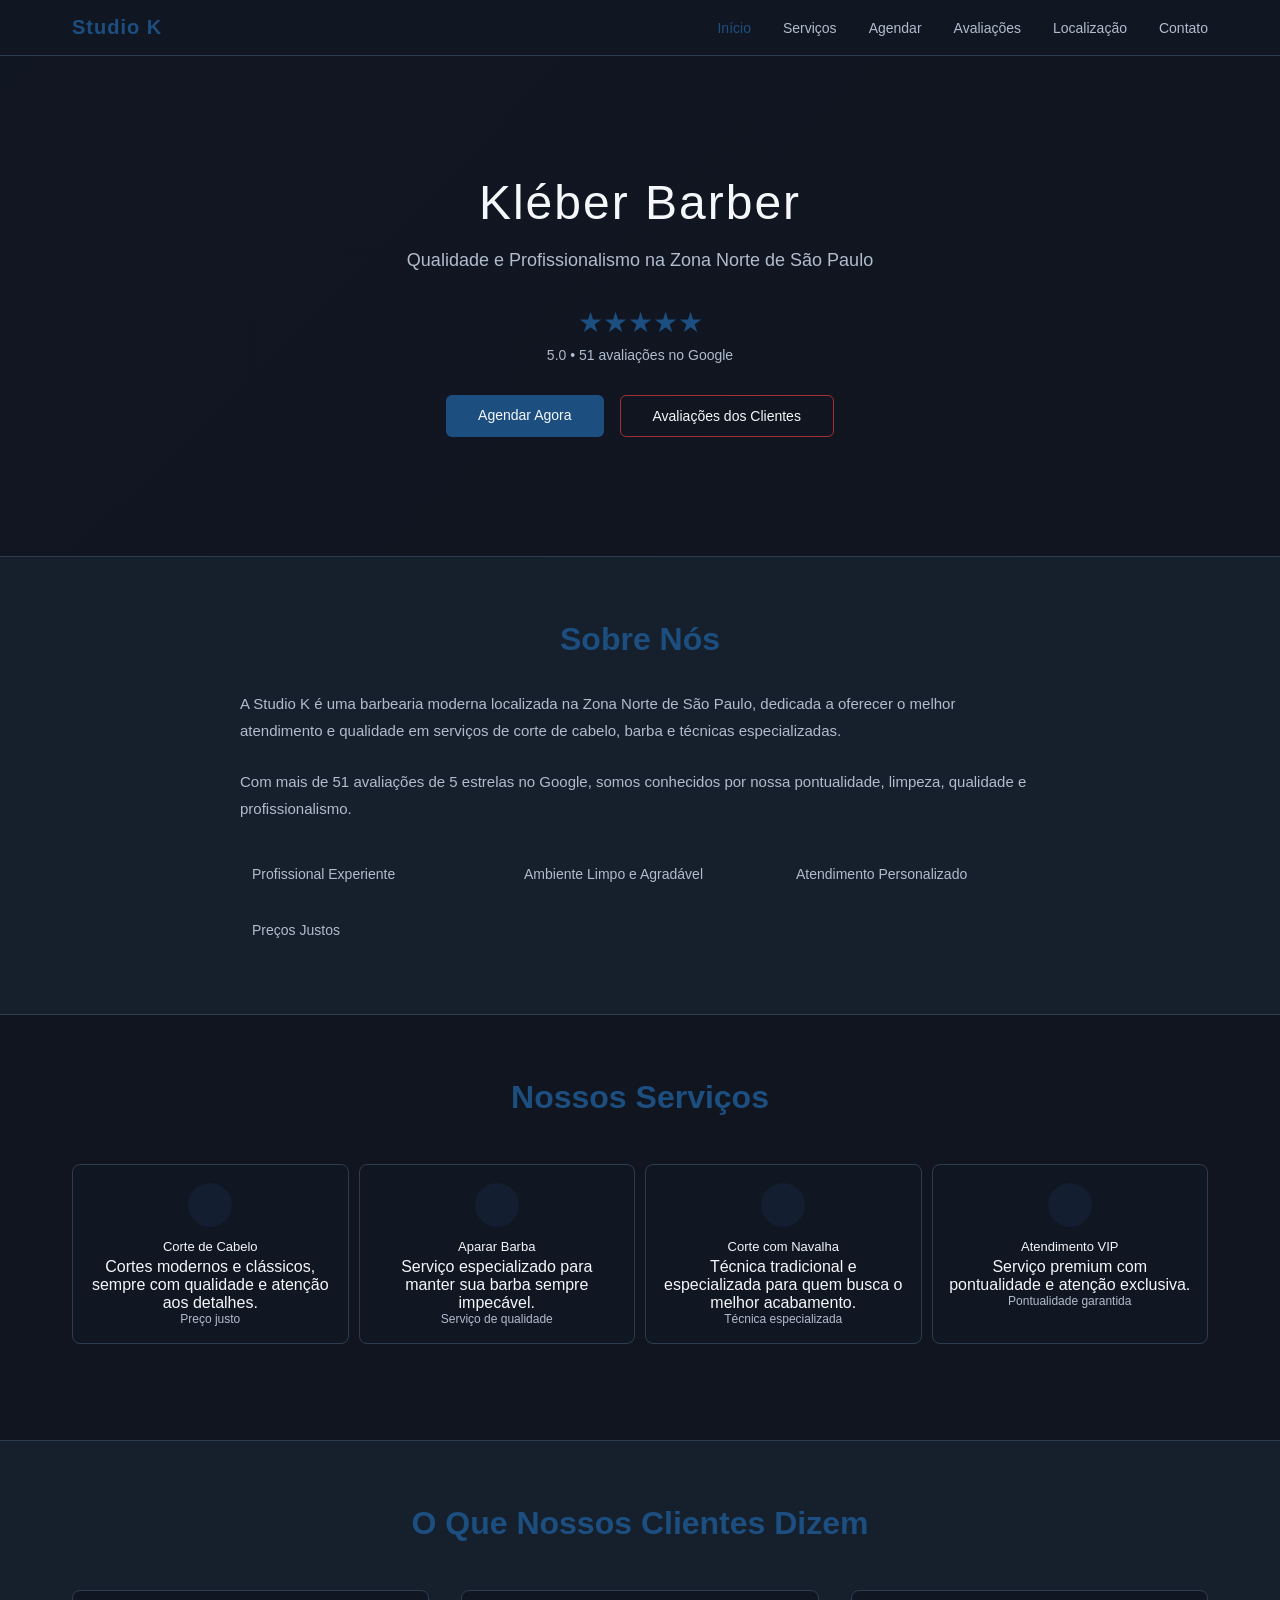
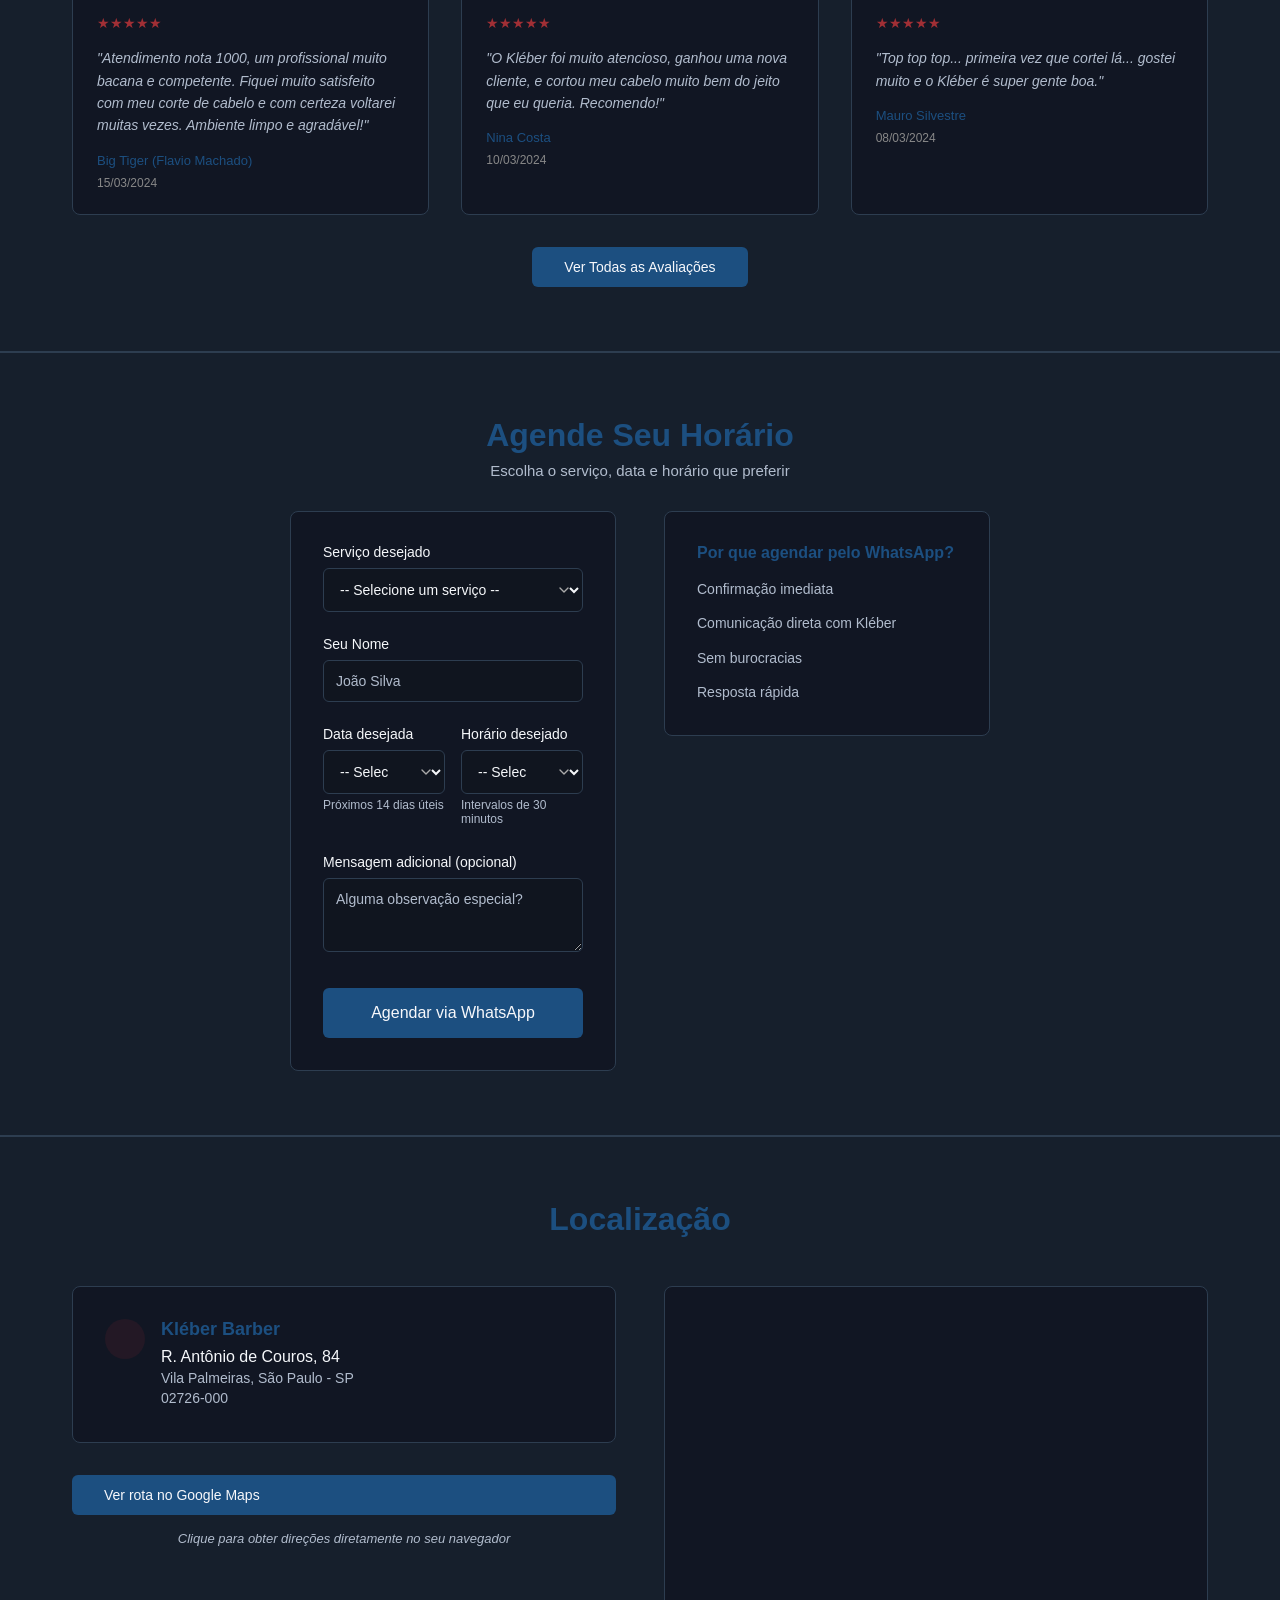
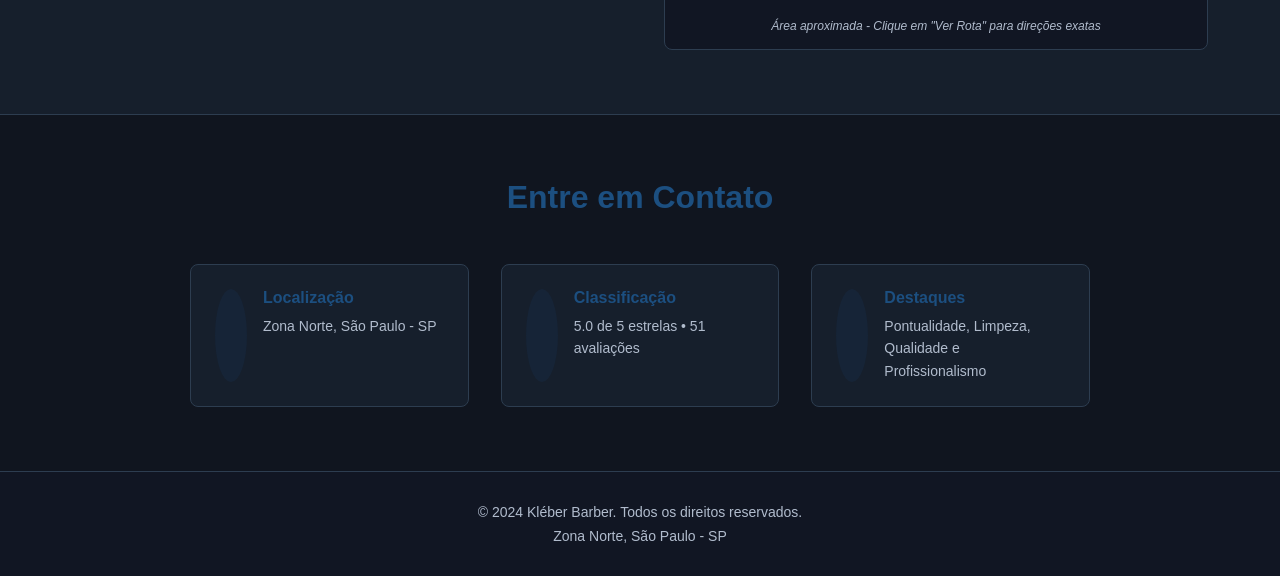
==== commit f3ccd2b6: "Add files via upload" ====
--- a/index.html
+++ b/index.html
@@ -11,7 +11,7 @@
     <header class="header">
         <nav class="navbar">
             <div class="nav-container">
-                <a href="index.html" class="logo">✂ Studio K</a>
+                <a href="index.html" class="logo">Studio K</a>
                 <ul class="nav-menu">
                     <li><a href="index.html" class="nav-link active">Início</a></li>
                     <li><a href="#services" class="nav-link">Serviços</a></li>
@@ -50,10 +50,10 @@
                         <p>A Studio K é uma barbearia moderna localizada na Zona Norte de São Paulo, dedicada a oferecer o melhor atendimento e qualidade em serviços de corte de cabelo, barba e técnicas especializadas.</p>
                         <p>Com mais de 51 avaliações de 5 estrelas no Google, somos conhecidos por nossa pontualidade, limpeza, qualidade e profissionalismo.</p>
                         <ul class="highlights">
-                            <li>✓ Profissional Experiente</li>
-                            <li>✓ Ambiente Limpo e Agradável</li>
-                            <li>✓ Atendimento Personalizado</li>
-                            <li>✓ Preços Justos</li>
+                            <li>Profissional Experiente</li>
+                            <li>Ambiente Limpo e Agradável</li>
+                            <li>Atendimento Personalizado</li>
+                            <li>Preços Justos</li>
                         </ul>
                     </div>
                 </div>
@@ -153,17 +153,17 @@
                         </div>
 
                         <button type="submit" class="btn btn-primary btn-large">
-                            💬 Agendar via WhatsApp
+                            Agendar via WhatsApp
                         </button>
                     </form>
 
                     <div class="booking-info">
                         <h3>Por que agendar pelo WhatsApp?</h3>
                         <ul>
-                            <li>✓ Confirmação imediata</li>
-                            <li>✓ Comunicação direta com Kléber</li>
-                            <li>✓ Sem burocracias</li>
-                            <li>✓ Resposta rápida</li>
+                            <li>Confirmação imediata</li>
+                            <li>Comunicação direta com Kléber</li>
+                            <li>Sem burocracias</li>
+                            <li>Resposta rápida</li>
                         </ul>
                     </div>
                 </div>
@@ -177,7 +177,7 @@
                 <div class="location-content">
                     <div class="location-info">
                         <div class="address-card">
-                            <span class="location-icon">📍</span>
+                            <span class="location-icon"></span>
                             <div>
                                 <h3>Kléber Barber</h3>
                                 <p class="address">R. Antônio de Couros, 84</p>
@@ -187,7 +187,7 @@
                         </div>
                         <div class="location-actions">
                             <a href="https://www.google.com/maps/dir/?api=1&destination=R.+Antônio+de+Couros,+84+-+Vila+Palmeiras,+São+Paulo+-+SP,+02726-000" target="_blank" class="btn btn-primary">
-                                📍 Ver Rota no Google Maps
+                                Ver rota no Google Maps
                             </a>
                             <p class="location-note">Clique para obter direções diretamente no seu navegador</p>
                         </div>
@@ -215,21 +215,21 @@
                 <div class="contact-content">
                     <div class="contact-info">
                         <div class="info-item">
-                            <span class="info-icon">📍</span>
+                            <span class="info-icon"></span>
                             <div>
                                 <h3>Localização</h3>
                                 <p>Zona Norte, São Paulo - SP</p>
                             </div>
                         </div>
                         <div class="info-item">
-                            <span class="info-icon">⭐</span>
+                            <span class="info-icon"></span>
                             <div>
                                 <h3>Classificação</h3>
                                 <p><span id="contact-rating">5,0</span> de 5 estrelas • <span id="contact-reviews">51</span> avaliações</p>
                             </div>
                         </div>
                         <div class="info-item">
-                            <span class="info-icon">✓</span>
+                            <span class="info-icon"></span>
                             <div>
                                 <h3>Destaques</h3>
                                 <p>Pontualidade, Limpeza, Qualidade e Profissionalismo</p>
--- a/styles.css
+++ b/styles.css
@@ -1,28 +1,40 @@
 * { box-sizing: border-box; margin: 0; padding: 0; }
 
 :root {
-  --color-primary: #1900ff;
-  --color-dark: #1a1a1a;
-  --color-light: #f5f5f5;
-  --color-text-primary: #fff;
-  --color-text-secondary: #aaa;
-  --color-background-primary: #2a2a2a;
-  --color-background-secondary: #1f1f1f;
-  --color-border-tertiary: #444;
+  --color-primary: #1c4f80;
+  --color-accent: #a12f35;
+  --color-accent-muted: #68282d;
+  --color-dark: #10151f;
+  --color-light: #f7f8fb;
+  --color-text-primary: #f5f7fa;
+  --color-text-secondary: #b1bccd;
+  --color-background-primary: #111623;
+  --color-background-secondary: #161f2c;
+  --color-border-tertiary: #2d3d50;
   --font-sans: -apple-system, BlinkMacSystemFont, "Segoe UI", Roboto, "Helvetica Neue", Arial, sans-serif;
   --border-radius-lg: 8px;
 }
 
 body { font-family: var(--font-sans); background: var(--color-dark); color: var(--color-text-primary); }
-.hero { background: #1a1a1a; color: #fff; text-align: center; padding: 4rem 2rem 3rem; border-radius: var(--border-radius-lg); margin-bottom: 2rem; position: relative; overflow: hidden; }
-.hero::before { content: '✂'; font-size: 80px; position: absolute; top: 10px; left: 20px; opacity: 0.07; }
-.hero::after { content: '✂'; font-size: 60px; position: absolute; bottom: 10px; right: 30px; opacity: 0.07; transform: scaleX(-1); }
-.hero-badge { display: inline-block; background: #c8a96e; color: #3a2800; font-size: 11px; font-weight: 500; padding: 4px 14px; border-radius: 20px; margin-bottom: 1rem; letter-spacing: 1px; text-transform: uppercase; }
-.hero h1 { font-size: 36px; font-weight: 500; letter-spacing: 2px; margin-bottom: 0.5rem; }
-.hero-sub { color: #aaa; font-size: 15px; margin-bottom: 1.5rem; }
-.hero-stars { color: #c8a96e; font-size: 20px; margin-bottom: 0.25rem; }
-.hero-rating { color: #ccc; font-size: 13px; }
-.hero-rating strong { color: #fff; font-size: 18px; }
+.hero { background: linear-gradient(135deg, rgba(28,79,128,0.95), rgba(17,22,35,0.95)); color: var(--color-text-primary); text-align: center; padding: 4rem 2rem 3rem; border-radius: var(--border-radius-lg); margin-bottom: 2rem; position: relative; overflow: hidden; }
+.hero::before,
+.hero::after {
+  content: '';
+  position: absolute;
+  width: 180px;
+  height: 180px;
+  background: linear-gradient(135deg, rgba(161,47,53,0.12) 0%, rgba(255,255,255,0.06) 50%, rgba(28,79,128,0.12) 100%);
+  border-radius: 50%;
+  filter: blur(12px);
+}
+.hero::before { top: -40px; left: -40px; }
+.hero::after { bottom: -50px; right: -50px; }
+.hero-badge { display: inline-block; background: rgba(161,47,53,0.12); color: var(--color-accent); font-size: 11px; font-weight: 500; padding: 6px 16px; border-radius: 20px; margin-bottom: 1rem; letter-spacing: 1px; text-transform: uppercase; }
+.hero h1 { font-size: 36px; font-weight: 600; letter-spacing: 1px; margin-bottom: 0.75rem; }
+.hero-sub { color: var(--color-text-secondary); font-size: 15px; margin-bottom: 1.5rem; }
+.hero-stars { color: var(--color-accent); font-size: 20px; margin-bottom: 0.25rem; }
+.hero-rating { color: var(--color-text-secondary); font-size: 13px; }
+.hero-rating strong { color: var(--color-text-primary); font-size: 18px; }
 
 .section-title { font-size: 13px; font-weight: 500; color: var(--color-text-secondary); text-transform: uppercase; letter-spacing: 1.5px; margin: 0 0 1.25rem; padding-bottom: 0.5rem; border-bottom: 0.5px solid var(--color-border-tertiary); }
 
@@ -38,13 +50,19 @@
 .av-green { background: #EAF3DE; color: #27500A; }
 .reviewer-name { font-size: 14px; font-weight: 500; color: var(--color-text-primary); line-height: 1.2; }
 .reviewer-meta { font-size: 11px; color: var(--color-text-secondary); }
-.stars { color: #c8a96e; font-size: 12px; margin-bottom: 8px; }
+.stars { color: var(--color-accent); font-size: 12px; margin-bottom: 8px; }
 .review-text { font-size: 13px; color: var(--color-text-secondary); line-height: 1.6; }
 .service-tag { display: inline-block; background: var(--color-background-secondary); border: 0.5px solid var(--color-border-tertiary); border-radius: 20px; font-size: 11px; color: var(--color-text-secondary); padding: 2px 10px; margin-top: 8px; }
 
 .services-row { display: grid; grid-template-columns: repeat(auto-fit, minmax(140px, 1fr)); gap: 10px; margin-bottom: 2rem; }
 .service-card { background: var(--color-background-primary); border: 0.5px solid var(--color-border-tertiary); border-radius: var(--border-radius-lg); padding: 1.1rem 1rem; text-align: center; }
-.service-icon { font-size: 24px; margin-bottom: 8px; }
+.service-icon {
+  width: 44px;
+  height: 44px;
+  margin: 0 auto 12px;
+  border-radius: 50%;
+  background: rgba(28, 79, 128, 0.14);
+}
 .service-name { font-size: 13px; font-weight: 500; color: var(--color-text-primary); margin-bottom: 4px; }
 .service-price { font-size: 12px; color: var(--color-text-secondary); }
 
@@ -52,16 +70,16 @@
 .sum-score { text-align: center; }
 .sum-score .num { font-size: 40px; font-weight: 500; color: var(--color-text-primary); line-height: 1; }
 .sum-score .max { font-size: 14px; color: var(--color-text-secondary); }
-.sum-score .gold { color: #c8a96e; font-size: 18px; margin: 4px 0; }
+.sum-score .gold { color: var(--color-accent); font-size: 18px; margin: 4px 0; }
 .sum-score .total { font-size: 12px; color: var(--color-text-secondary); }
 .bars { flex: 1; min-width: 180px; }
 .bar-row { display: flex; align-items: center; gap: 8px; margin-bottom: 6px; }
 .bar-row span { font-size: 12px; color: var(--color-text-secondary); min-width: 8px; }
 .bar-bg { flex: 1; height: 6px; background: var(--color-background-secondary); border-radius: 3px; overflow: hidden; }
-.bar-fill { height: 100%; background: #c8a96e; border-radius: 3px; }
+.bar-fill { height: 100%; background: var(--color-accent); border-radius: 3px; }
 
 .footer-strip { text-align: center; padding: 1.5rem; background: #1a1a1a; border-radius: var(--border-radius-lg); color: #888; font-size: 13px; }
-.footer-strip strong { color: #c8a96e; }
+.footer-strip strong { color: var(--color-accent); }
 
 /* Header & Navigation */
 .header {
@@ -133,23 +151,23 @@
 
 .btn-primary {
   background: var(--color-primary);
-  color: var(--color-dark);
+  color: var(--color-light);
 }
 
 .btn-primary:hover {
-  opacity: 0.9;
-  transform: translateY(-2px);
+  opacity: 0.95;
+  transform: translateY(-1px);
 }
 
 .btn-secondary {
   background: transparent;
-  color: var(--color-primary);
-  border: 1.5px solid var(--color-primary);
+  color: var(--color-text-primary);
+  border: 1.5px solid var(--color-accent);
 }
 
 .btn-secondary:hover {
-  background: var(--color-primary);
-  color: var(--color-dark);
+  background: var(--color-accent);
+  color: var(--color-light);
 }
 
 /* Hero Section */
@@ -290,7 +308,7 @@
 }
 
 .testimonial-card .stars {
-  color: var(--color-primary);
+  color: var(--color-accent);
   font-size: 14px;
   margin-bottom: 1rem;
 }
@@ -346,8 +364,11 @@
 }
 
 .info-icon {
-  font-size: 28px;
+  min-width: 32px;
+  min-height: 32px;
   flex-shrink: 0;
+  border-radius: 50%;
+  background: rgba(28, 79, 128, 0.12);
 }
 
 .info-item h3 {
@@ -455,7 +476,7 @@
 .form-group textarea:focus {
   outline: none;
   border-color: var(--color-primary);
-  box-shadow: 0 0 0 2px rgba(200, 169, 110, 0.2);
+  box-shadow: 0 0 0 2px rgba(28, 79, 128, 0.2);
 }
 
 .form-group input::placeholder,
@@ -580,8 +601,11 @@
 }
 
 .location-icon {
-  font-size: 32px;
+  min-width: 40px;
+  min-height: 40px;
   flex-shrink: 0;
+  border-radius: 50%;
+  background: rgba(161, 47, 53, 0.12);
 }
 
 .address-card h3 {
